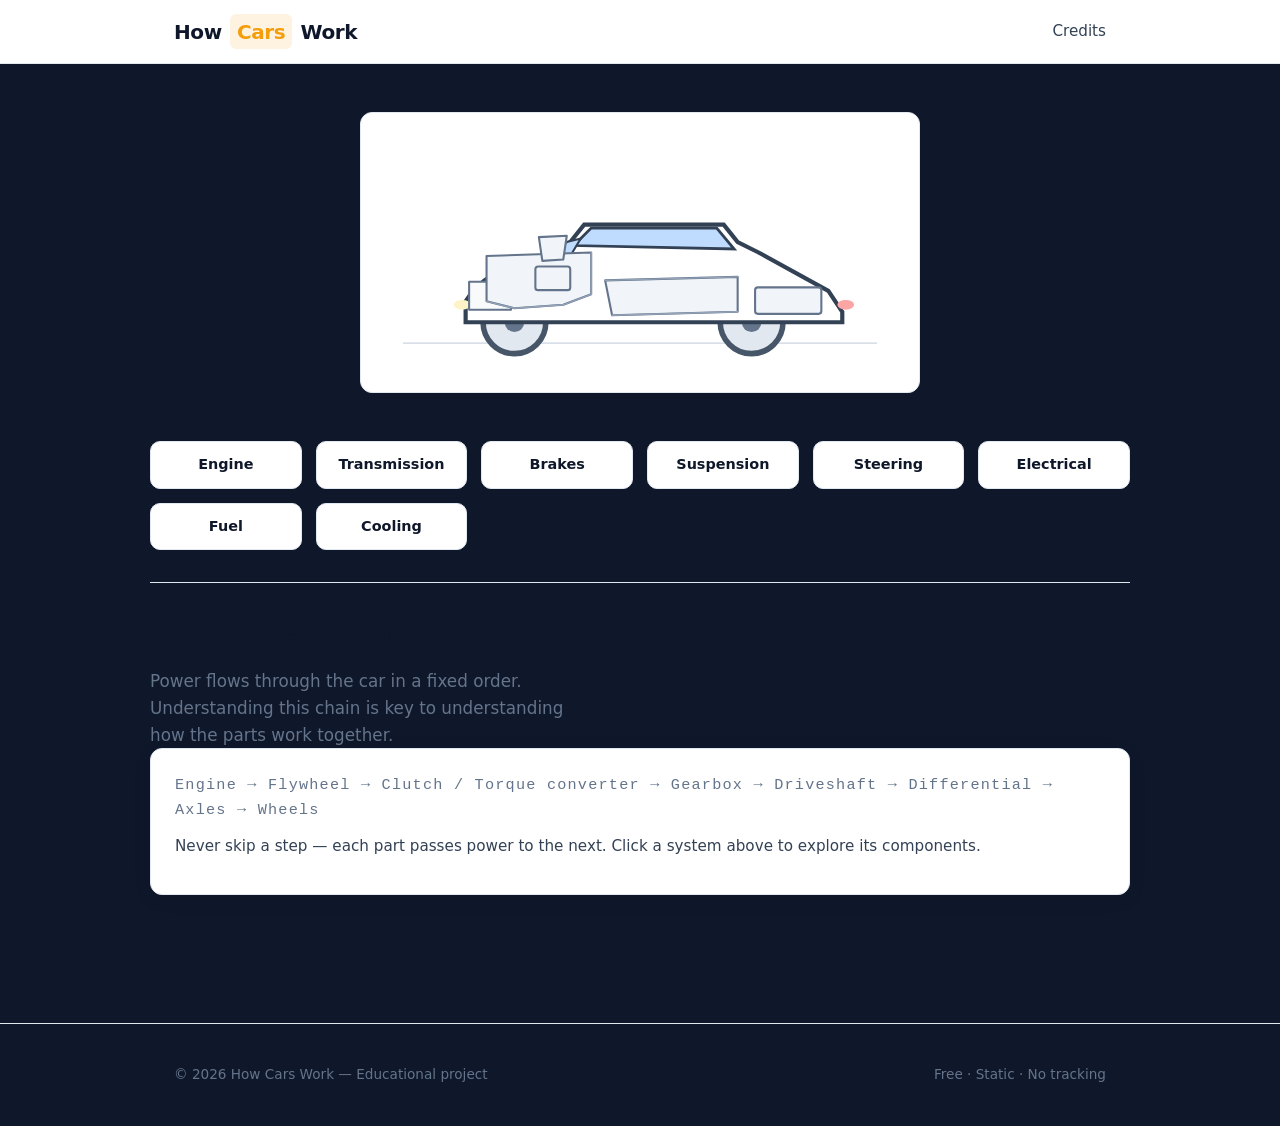
==== index.html @ abbac525 "Used opencode fpr experimenting Used opencode to build the entire site, with the very first prompt, " ====
<!DOCTYPE html>
<html lang="en">
<head>
  <meta charset="UTF-8" />
  <meta name="viewport" content="width=device-width, initial-scale=1.0" />
  <title>How Cars Work — Explore Car Systems</title>
  <meta name="description" content="An intermediate guide to how cars work. Explore 8 car systems through an interactive illustration." />
  <link rel="stylesheet" href="css/style.css" />
</head>
<body>

  <header class="site-header">
    <div class="container">
      <a href="index.html" class="brand">How <mark>Cars</mark> Work</a>
      <nav class="nav-links">
        <a href="credits.html">Credits</a>
      </nav>
    </div>
  </header>

  <main class="page container">
    <div class="hero">
      <div class="hero-svg-wrap" role="region" aria-label="Car illustration with clickable systems">
        <svg class="car-svg" viewBox="0 0 800 400" xmlns="http://www.w3.org/2000/svg" aria-label="Side profile of a car with highlighted system regions">
          <defs>
            <style>
              .region { cursor: pointer; transition: fill 0.15s ease, stroke 0.15s ease; stroke-linejoin: round; stroke-linecap: round; }
              .region:hover { fill: var(--highlight-fill) !important; stroke: var(--highlight-stroke) !important; stroke-width: 3; }
              .region:active { fill: var(--highlight-fill); stroke: var(--highlight-stroke); stroke-width: 3; }
              .region.active { fill: var(--highlight-fill); stroke: var(--highlight-stroke); stroke-width: 3; }
              .ground { fill: none; stroke: #cbd5e1; stroke-width: 2; }
              .detail { fill: none; stroke: #94a3b8; stroke-width: 2; stroke-linecap: round; }
            </style>
          </defs>

          <!-- Ground -->
          <line class="ground" x1="60" y1="330" x2="740" y2="330" />

          <!-- Wheels -->
          <circle class="region" data-slug="brakes" cx="220" cy="300" r="45" fill="#e2e8f0" stroke="#475569" stroke-width="8" title="Brakes" />
          <circle class="region" data-slug="suspension" cx="560" cy="300" r="45" fill="#e2e8f0" stroke="#475569" stroke-width="8" title="Suspension" />
          <circle cx="220" cy="300" r="14" fill="#64748b" />
          <circle cx="560" cy="300" r="14" fill="#64748b" />

          <!-- Body outline -->
          <path d="M 150 290 L 150 270 Q 180 220 260 210 L 300 185 L 320 160 L 520 160 L 540 185 L 570 200 L 670 255 L 690 285 L 690 300 L 150 300 Z" fill="#ffffff" stroke="#334155" stroke-width="6" />

          <!-- Windows -->
          <path d="M 305 190 L 330 165 L 510 165 L 535 195 Z" fill="#bfdbfe" stroke="#334155" stroke-width="4" />
          <path d="M 270 215 L 295 185 L 315 180 L 300 205 Z" fill="#bfdbfe" stroke="#334155" stroke-width="3" />

          <!-- Lights -->
          <ellipse cx="145" cy="275" rx="12" ry="7" fill="#fef3c7" />
          <ellipse cx="695" cy="275" rx="12" ry="7" fill="#fca5a5" />

          <!-- Grille / Radiator (Cooling) -->
          <rect class="region" data-slug="cooling" x="155" y="242" width="60" height="40" fill="#f8fafc" stroke="#64748b" stroke-width="3" title="Cooling" />

          <!-- Engine block (Engine) -->
          <path class="region" data-slug="engine" d="M 180 205 L 330 200 L 330 260 L 290 275 L 220 280 L 180 270 Z" fill="#f1f5f9" stroke="#64748b" stroke-width="3" title="Engine" />

          <!-- Battery (Electrical) -->
          <rect class="region" data-slug="electrical" x="250" y="220" width="50" height="34" rx="4" fill="#f1f5f9" stroke="#64748b" stroke-width="3" title="Electrical" />

          <!-- Gearbox / Transmission (Transmission) -->
          <path class="region" data-slug="transmission" d="M 350 240 L 540 235 L 540 285 L 360 290 Z" fill="#f1f5f9" stroke="#64748b" stroke-width="3" title="Transmission" />

          <!-- Steering column (Steering) -->
          <path class="region" data-slug="steering" d="M 255 178 L 295 176 L 290 210 L 260 212 Z" fill="#f1f5f9" stroke="#64748b" stroke-width="3" title="Steering" />

          <!-- Fuel tank (Fuel) -->
          <rect class="region" data-slug="fuel" x="565" y="250" width="95" height="38" rx="4" fill="#f1f5f9" stroke="#64748b" stroke-width="3" title="Fuel" />

          <!-- Detail lines -->
          <line class="detail" x1="330" y1="200" x2="330" y2="260" />
          <line class="detail" x1="290" y1="275" x2="330" y2="260" />
          <line class="detail" x1="220" y1="280" x2="290" y2="275" />
          <line class="detail" x1="180" y1="270" x2="220" y2="280" />
          <line class="detail" x1="360" y1="290" x2="540" y2="285" />
          <line class="detail" x1="350" y1="240" x2="540" y2="235" />
        </svg>
      </div>

      <div class="hero-info">
        <div class="info-box hidden" id="info-box">
          <div class="sys-name" id="info-name">System name</div>
          <div class="sys-desc" id="info-desc">One-line description goes here.</div>
          <a id="info-link" class="btn btn--primary" style="margin-top:0.75rem; width:fit-content;">Open system page &rarr;</a>
        </div>
        <p class="click-hint" id="tap-hint" style="display:none;">Tap a region to highlight it</p>
        <div class="system-grid" id="system-grid" style="margin-top:1rem;">
          <!-- chips rendered by JS -->
        </div>
      </div>
    </div>

    <div class="divider"></div>

    <section>
      <h2 class="section-title">The power chain</h2>
      <p class="section-lead">Power flows through the car in a fixed order. Understanding this chain is key to understanding how the parts work together.</p>
      <div class="card">
        <p style="font-family: ui-monospace, SFMono-Regular, Menlo, monospace; font-size: 0.95rem; letter-spacing: 0.08em; color: var(--muted);">
          Engine &rarr; Flywheel &rarr; Clutch / Torque converter &rarr; Gearbox &rarr; Driveshaft &rarr; Differential &rarr; Axles &rarr; Wheels
        </p>
        <p style="color: var(--text-soft); font-size: 0.95rem;">Never skip a step — each part passes power to the next. Click a system above to explore its components.</p>
      </div>
    </section>
  </main>

  <footer class="site-footer">
    <div class="container">
      <span>&copy; 2026 How Cars Work — Educational project</span>
      <span>Free &middot; Static &middot; No tracking</span>
    </div>
  </footer>

  <script src="js/interactions.js"></script>
</body>
</html>
---- css/style.css ----
/* ==========================================================================
   How Cars Work — Styles
   Automotive-inspired, restrained palette.
   ========================================================================== */

:root {
  --bg: #0f172a;
  --surface: #ffffff;
  --surface-soft: #f8fafc;
  --accent: #f59e0b;
  --accent-soft: rgba(245, 158, 11, 0.12);
  --accent-stroke: rgba(245, 158, 11, 0.5);
  --highlight-fill: rgba(245, 158, 11, 0.2);
  --highlight-stroke: rgba(245, 158, 11, 0.7);
  --text: #0f172a;
  --text-soft: #334155;
  --muted: #64748b;
  --divider: #e2e8f0;
  --radius: 12px;
  --shadow: 0 4px 20px rgba(0, 0, 0, 0.06);
  --shadow-lg: 0 10px 40px rgba(0, 0, 0, 0.1);
  --max-width: 980px;
}

* {
  box-sizing: border-box;
  margin: 0;
  padding: 0;
}

html {
  scroll-behavior: smooth;
}

body {
  font-family: system-ui, -apple-system, BlinkMacSystemFont, "Segoe UI", Roboto,
    "Helvetica Neue", Arial, sans-serif;
  background: var(--bg);
  color: var(--text);
  line-height: 1.6;
  min-height: 100vh;
}

/* ------------------------------------------------------------------ Layout */
.container {
  max-width: var(--max-width);
  margin: 0 auto;
  padding: 0 1.5rem;
}

a {
  color: var(--accent);
  text-decoration: none;
  font-weight: 600;
}

a:hover {
  text-decoration: underline;
}

img {
  max-width: 100%;
  display: block;
  border-radius: var(--radius);
}

/* ------------------------------------------------------------------ Header */
.site-header {
  background: var(--surface);
  border-bottom: 1px solid var(--divider);
  position: sticky;
  top: 0;
  z-index: 50;
}

.site-header .container {
  display: flex;
  align-items: center;
  justify-content: space-between;
  padding: 0.875rem 1.5rem;
}

.brand {
  font-size: 1.25rem;
  font-weight: 800;
  letter-spacing: -0.02em;
  color: var(--text);
  display: flex;
  align-items: center;
  gap: 0.5rem;
}

.brand mark {
  background: var(--accent-soft);
  color: var(--accent);
  padding: 0.1rem 0.45rem;
  border-radius: 6px;
  font-weight: 800;
  text-decoration: none;
}

.nav-links {
  display: flex;
  gap: 1.5rem;
  align-items: center;
}

.nav-links a {
  color: var(--text-soft);
  font-weight: 500;
  font-size: 0.95rem;
  text-decoration: none;
}

.nav-links a:hover {
  color: var(--accent);
  text-decoration: none;
}

/* ------------------------------------------------------------------ Buttons */
.btn {
  display: inline-flex;
  align-items: center;
  justify-content: center;
  gap: 0.5rem;
  padding: 0.6rem 1.1rem;
  border-radius: var(--radius);
  border: 1px solid var(--divider);
  background: var(--surface);
  color: var(--text);
  font-weight: 600;
  font-size: 0.95rem;
  cursor: pointer;
  transition: transform 0.1s ease, box-shadow 0.1s ease, border-color 0.2s ease;
}

.btn:hover {
  border-color: var(--accent);
  color: var(--accent);
}

.btn:active {
  transform: translateY(1px);
}

.btn--primary {
  background: var(--accent);
  border-color: var(--accent);
  color: #fff;
}

.btn--primary:hover {
  background: #d97706;
  border-color: #d97706;
  color: #fff;
}

/* ------------------------------------------------------------------ Page shell */
.page {
  padding: 3rem 0 5rem;
}

.section-title {
  font-size: 1.75rem;
  font-weight: 800;
  letter-spacing: -0.01em;
  margin-bottom: 0.5rem;
}

.section-lead {
  color: var(--muted);
  font-size: 1.05rem;
  max-width: 42ch;
}

.divider {
  border: 0;
  border-top: 1px solid var(--divider);
  margin: 2rem 0;
}

/* ------------------------------------------------------------------ Cards */
.card {
  background: var(--surface);
  border: 1px solid var(--divider);
  border-radius: var(--radius);
  padding: 1.5rem;
  box-shadow: var(--shadow);
}

.card h2 {
  font-size: 1.25rem;
  font-weight: 700;
  margin-bottom: 0.5rem;
}

.card h3 {
  font-size: 1.1rem;
  font-weight: 700;
  margin-top: 1.25rem;
  margin-bottom: 0.35rem;
  color: var(--text-soft);
}

.card p {
  color: var(--text-soft);
  margin-bottom: 0.75rem;
}

.card ul {
  list-style: disc;
  margin: 0.5rem 0 0.75rem 1.25rem;
  color: var(--text-soft);
}

.card ul li {
  margin-bottom: 0.35rem;
}

.image-wrap {
  border: 1px solid var(--divider);
  border-radius: var(--radius);
  background: var(--surface-soft);
  overflow: hidden;
  margin-bottom: 1rem;
}

.image-placeholder {
  background: var(--surface-soft);
  border: 1px dashed var(--divider);
  border-radius: var(--radius);
  height: 200px;
  display: flex;
  align-items: center;
  justify-content: center;
  color: var(--muted);
  font-size: 0.9rem;
}

/* ------------------------------------------------------------------ Homepage (SVG car) */
.hero {
  display: grid;
  gap: 2rem;
  align-items: start;
}

.hero-svg-wrap {
  position: relative;
  width: 100%;
  max-width: 560px;
  margin: 0 auto;
  border-radius: var(--radius);
  overflow: hidden;
  border: 1px solid var(--divider);
  background: var(--surface);
}

.car-svg {
  width: 100%;
  height: auto;
  display: block;
  cursor: pointer;
}

.region {
  cursor: pointer;
  transition: fill 0.15s ease, stroke 0.15s ease;
  stroke-linejoin: round;
  stroke-linecap: round;
}

.region:hover {
  fill: var(--highlight-fill) !important;
  stroke: var(--highlight-stroke) !important;
  stroke-width: 3;
}

/* Tap fallback on mobile: show highlight when active/tapped */
.region:active {
  fill: var(--highlight-fill);
  stroke: var(--highlight-stroke);
  stroke-width: 3;
}

.info-box {
  background: var(--surface);
  border: 1px solid var(--divider);
  border-left: 4px solid var(--accent);
  border-radius: var(--radius);
  padding: 1rem 1.25rem;
  box-shadow: var(--shadow);
  max-width: 340px;
}

.info-box.hidden {
  display: none;
}

.info-box .sys-name {
  font-weight: 800;
  font-size: 1.15rem;
  letter-spacing: -0.01em;
  margin-bottom: 0.25rem;
  color: var(--text);
}

.info-box .sys-desc {
  font-size: 0.92rem;
  color: var(--text-soft);
}

.click-hint {
  margin-top: 0.75rem;
  font-size: 0.85rem;
  color: var(--muted);
  font-weight: 600;
  letter-spacing: 0.02em;
  text-transform: uppercase;
}

.system-grid {
  display: grid;
  grid-template-columns: repeat(auto-fit, minmax(150px, 1fr));
  gap: 0.875rem;
}

.system-chip {
  background: var(--surface);
  border: 1px solid var(--divider);
  border-radius: 10px;
  padding: 0.7rem 0.9rem;
  text-align: center;
  font-size: 0.9rem;
  font-weight: 600;
  color: var(--text);
  cursor: pointer;
  transition: border-color 0.2s ease, background 0.2s ease;
}

.system-chip:hover {
  border-color: var(--accent);
  color: var(--accent);
  background: var(--accent-soft);
}

.system-chip:active {
  transform: translateY(1px);
}

/* ------------------------------------------------------------------ System page */
.system-hero {
  background: var(--surface);
  border: 1px solid var(--divider);
  border-radius: var(--radius);
  padding: 2rem;
  box-shadow: var(--shadow);
  margin-bottom: 2rem;
  display: grid;
  gap: 1.5rem;
}

@media (min-width: 640px) {
  .system-hero {
    grid-template-columns: 1fr 320px;
    align-items: start;
  }
}

.system-intro p {
  color: var(--text-soft);
}

.system-components .card h3 {
  margin-top: 0;
}

.component-list {
  display: grid;
  grid-template-columns: repeat(auto-fill, minmax(200px, 1fr));
  gap: 1rem;
}

.component-card {
  border: 1px solid var(--divider);
  border-radius: var(--radius);
  padding: 1rem;
  background: var(--surface);
  transition: border-color 0.2s ease, transform 0.1s ease;
  cursor: pointer;
  text-decoration: none;
  color: inherit;
}

.component-card:hover {
  border-color: var(--accent);
  transform: translateY(-2px);
  box-shadow: var(--shadow);
}

.component-card:active {
  transform: translateY(0);
}

.component-card .comp-name {
  font-weight: 700;
  margin-bottom: 0.25rem;
  display: block;
}

.component-card .comp-slug {
  font-size: 0.75rem;
  color: var(--muted);
  text-transform: uppercase;
  letter-spacing: 0.05em;
  font-weight: 700;
}

/* ------------------------------------------------------------------ Component page */
.component-header {
  background: var(--surface);
  border: 1px solid var(--divider);
  border-radius: var(--radius);
  padding: 2rem;
  box-shadow: var(--shadow);
  margin-bottom: 2rem;
}

.component-header h1 {
  font-size: 1.75rem;
  font-weight: 800;
  letter-spacing: -0.01em;
  margin-bottom: 0.4rem;
}

.component-header .comp-system {
  font-size: 0.9rem;
  font-weight: 700;
  text-transform: uppercase;
  letter-spacing: 0.1em;
  color: var(--accent);
  margin-bottom: 0.75rem;
}

.component-header p {
  color: var(--text-soft);
  font-size: 1.05rem;
}

.field-group {
  margin-bottom: 1.5rem;
}

.field-group h4 {
  font-size: 0.85rem;
  font-weight: 800;
  text-transform: uppercase;
  letter-spacing: 0.08em;
  color: var(--muted);
  margin-bottom: 0.4rem;
  display: flex;
  align-items: center;
  gap: 0.5rem;
}

.field-group p {
  color: var(--text-soft);
  margin: 0;
}

.connections-list {
  display: flex;
  flex-wrap: wrap;
  gap: 0.5rem;
}

.connection-chip {
  display: inline-flex;
  align-items: center;
  gap: 0.4rem;
  padding: 0.35rem 0.75rem;
  border: 1px solid var(--accent-stroke);
  background: var(--accent-soft);
  color: var(--text);
  border-radius: 999px;
  font-size: 0.85rem;
  font-weight: 600;
}

.connection-chip:hover {
  background: var(--accent);
  color: #fff;
  text-decoration: none;
}

.connection-chip::before {
  content: "\2192";
  font-size: 0.7rem;
}

/* ------------------------------------------------------------------ Credits */
.credits-table {
  width: 100%;
  border-collapse: collapse;
  background: var(--surface);
  border: 1px solid var(--divider);
  border-radius: var(--radius);
  overflow: hidden;
}

.credits-table th,
.credits-table td {
  padding: 0.875rem 1rem;
  text-align: left;
  border-bottom: 1px solid var(--divider);
}

.credits-table th {
  background: var(--surface-soft);
  font-weight: 700;
  text-transform: uppercase;
  font-size: 0.8rem;
  letter-spacing: 0.08em;
  color: var(--muted);
}

.credits-table tr:last-child td {
  border-bottom: 0;
}

.note {
  background: var(--accent-soft);
  border: 1px solid var(--accent-stroke);
  border-radius: var(--radius);
  padding: 1rem 1.25rem;
  margin-top: 1.5rem;
  font-size: 0.9rem;
  color: var(--text-soft);
}

.note b {
  color: var(--text);
}

/* ------------------------------------------------------------------ Footer */
.site-footer {
  border-top: 1px solid var(--divider);
  padding: 2.5rem 0;
  margin-top: 3rem;
}

.site-footer .container {
  display: flex;
  justify-content: space-between;
  align-items: center;
  gap: 1rem;
  font-size: 0.85rem;
  color: var(--muted);
}

/* ------------------------------------------------------------------ Responsive */
@media (max-width: 640px) {
  .site-header .container {
    flex-direction: column;
    align-items: stretch;
    gap: 0.75rem;
    padding: 1rem 1.5rem;
  }

  .nav-links {
    gap: 1rem;
    justify-content: center;
    flex-wrap: wrap;
  }

  .hero {
    gap: 1.5rem;
  }

  .info-box {
    max-width: 100%;
  }

  .system-hero {
    padding: 1.25rem;
  }

  .component-header {
    padding: 1.25rem;
  }

  .site-footer .container {
    flex-direction: column;
    text-align: center;
  }

  /* Ensure tap targets are large enough on mobile */
  .region, .system-chip, .component-card, .connection-chip {
    min-height: 44px;
  }
}

/* Reduced motion */
@media (prefers-reduced-motion: reduce) {
  *,
  *::before,
  *::after {
    animation-duration: 0.01ms !important;
    animation-iteration-count: 1 !important;
    transition-duration: 0.01ms !important;
    scroll-behavior: auto !important;
  }
}
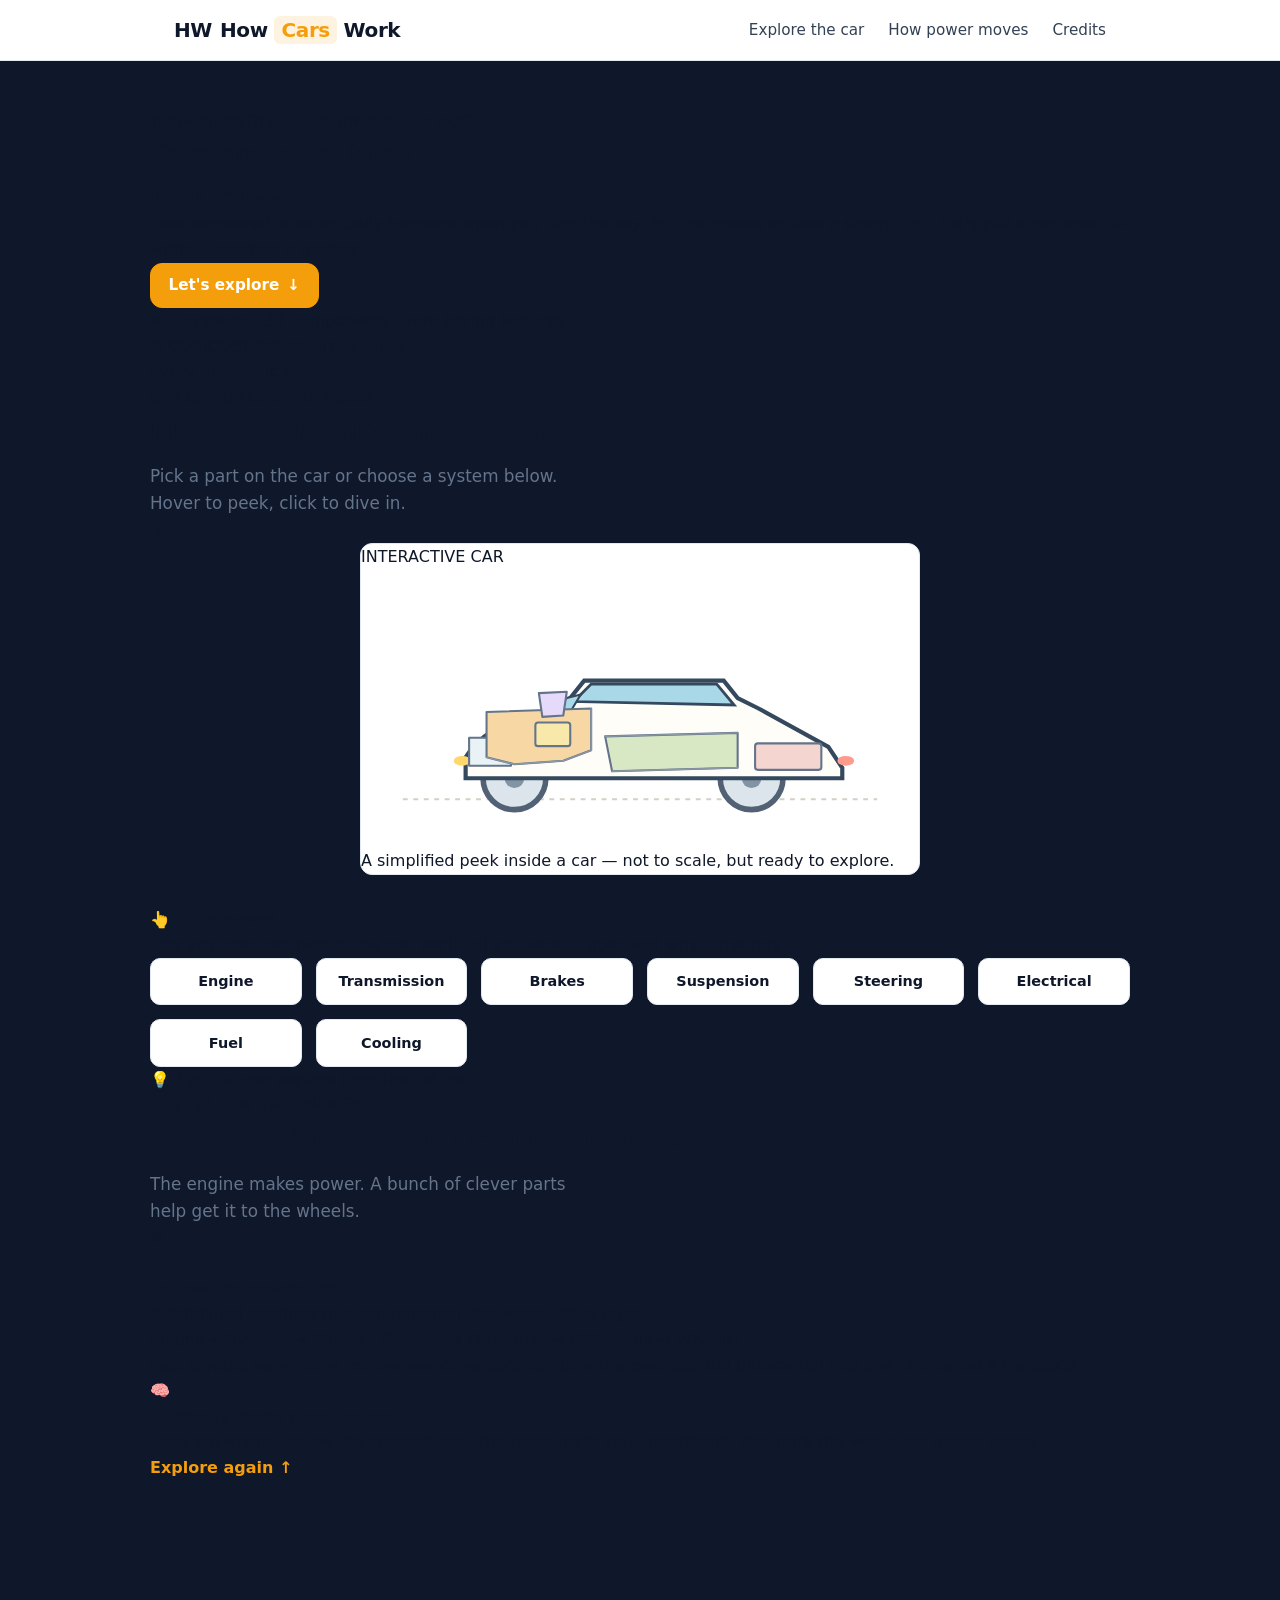
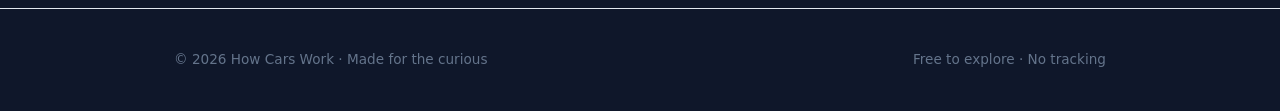
==== commit d8dcd690: "Redesign homepage for playful car learning experience" ====
--- a/index.html
+++ b/index.html
@@ -3,118 +3,150 @@
 <head>
   <meta charset="UTF-8" />
   <meta name="viewport" content="width=device-width, initial-scale=1.0" />
-  <title>How Cars Work — Explore Car Systems</title>
-  <meta name="description" content="An intermediate guide to how cars work. Explore 8 car systems through an interactive illustration." />
+  <meta name="theme-color" content="#fff9ed" />
+  <title>How Cars Work — Learn by Exploring</title>
+  <meta name="description" content="Pop the hood and explore the eight systems that make a car move, stop, turn and stay cool." />
   <link rel="stylesheet" href="css/style.css" />
 </head>
 <body>
 
   <header class="site-header">
     <div class="container">
-      <a href="index.html" class="brand">How <mark>Cars</mark> Work</a>
-      <nav class="nav-links">
+      <a href="index.html" class="brand"><span class="brand-mark">HW</span><span>How <mark>Cars</mark> Work</span></a>
+      <nav class="nav-links" aria-label="Main navigation">
+        <a href="#explore">Explore the car</a>
+        <a href="#power-chain">How power moves</a>
         <a href="credits.html">Credits</a>
       </nav>
     </div>
   </header>
 
   <main class="page container">
-    <div class="hero">
-      <div class="hero-svg-wrap" role="region" aria-label="Car illustration with clickable systems">
-        <svg class="car-svg" viewBox="0 0 800 400" xmlns="http://www.w3.org/2000/svg" aria-label="Side profile of a car with highlighted system regions">
-          <defs>
-            <style>
-              .region { cursor: pointer; transition: fill 0.15s ease, stroke 0.15s ease; stroke-linejoin: round; stroke-linecap: round; }
-              .region:hover { fill: var(--highlight-fill) !important; stroke: var(--highlight-stroke) !important; stroke-width: 3; }
-              .region:active { fill: var(--highlight-fill); stroke: var(--highlight-stroke); stroke-width: 3; }
-              .region.active { fill: var(--highlight-fill); stroke: var(--highlight-stroke); stroke-width: 3; }
-              .ground { fill: none; stroke: #cbd5e1; stroke-width: 2; }
-              .detail { fill: none; stroke: #94a3b8; stroke-width: 2; stroke-linecap: round; }
-            </style>
-          </defs>
+    <section class="welcome">
+      <div class="welcome-copy">
+        <p class="eyebrow"><span class="eyebrow-dot"></span> YOUR FRIENDLY GUIDE UNDER THE HOOD</p>
+        <h1>Cars are more than<br /><span>four wheels.</span></h1>
+        <p class="welcome-lead">Ever wondered what actually happens when you turn the key, hit the brakes or take a sharp turn? Let's pull a car apart — without needing a toolbox.</p>
+        <a class="btn btn--primary welcome-cta" href="#explore">Let's explore <span aria-hidden="true">↓</span></a>
+        <div class="welcome-note"><span aria-hidden="true">✳</span> 8 systems · 32 components · zero boring lectures</div>
+      </div>
+      <div class="welcome-sticker" aria-hidden="true">
+        <span class="sticker-spark">✳</span>
+        <span class="sticker-line">CURIOUS?</span>
+        <strong>GOOD.</strong>
+        <span class="sticker-small">That's how<br />every mechanic starts.</span>
+      </div>
+    </section>
 
-          <!-- Ground -->
-          <line class="ground" x1="60" y1="330" x2="740" y2="330" />
-
-          <!-- Wheels -->
-          <circle class="region" data-slug="brakes" cx="220" cy="300" r="45" fill="#e2e8f0" stroke="#475569" stroke-width="8" title="Brakes" />
-          <circle class="region" data-slug="suspension" cx="560" cy="300" r="45" fill="#e2e8f0" stroke="#475569" stroke-width="8" title="Suspension" />
-          <circle cx="220" cy="300" r="14" fill="#64748b" />
-          <circle cx="560" cy="300" r="14" fill="#64748b" />
-
-          <!-- Body outline -->
-          <path d="M 150 290 L 150 270 Q 180 220 260 210 L 300 185 L 320 160 L 520 160 L 540 185 L 570 200 L 670 255 L 690 285 L 690 300 L 150 300 Z" fill="#ffffff" stroke="#334155" stroke-width="6" />
-
-          <!-- Windows -->
-          <path d="M 305 190 L 330 165 L 510 165 L 535 195 Z" fill="#bfdbfe" stroke="#334155" stroke-width="4" />
-          <path d="M 270 215 L 295 185 L 315 180 L 300 205 Z" fill="#bfdbfe" stroke="#334155" stroke-width="3" />
-
-          <!-- Lights -->
-          <ellipse cx="145" cy="275" rx="12" ry="7" fill="#fef3c7" />
-          <ellipse cx="695" cy="275" rx="12" ry="7" fill="#fca5a5" />
-
-          <!-- Grille / Radiator (Cooling) -->
-          <rect class="region" data-slug="cooling" x="155" y="242" width="60" height="40" fill="#f8fafc" stroke="#64748b" stroke-width="3" title="Cooling" />
-
-          <!-- Engine block (Engine) -->
-          <path class="region" data-slug="engine" d="M 180 205 L 330 200 L 330 260 L 290 275 L 220 280 L 180 270 Z" fill="#f1f5f9" stroke="#64748b" stroke-width="3" title="Engine" />
-
-          <!-- Battery (Electrical) -->
-          <rect class="region" data-slug="electrical" x="250" y="220" width="50" height="34" rx="4" fill="#f1f5f9" stroke="#64748b" stroke-width="3" title="Electrical" />
-
-          <!-- Gearbox / Transmission (Transmission) -->
-          <path class="region" data-slug="transmission" d="M 350 240 L 540 235 L 540 285 L 360 290 Z" fill="#f1f5f9" stroke="#64748b" stroke-width="3" title="Transmission" />
-
-          <!-- Steering column (Steering) -->
-          <path class="region" data-slug="steering" d="M 255 178 L 295 176 L 290 210 L 260 212 Z" fill="#f1f5f9" stroke="#64748b" stroke-width="3" title="Steering" />
-
-          <!-- Fuel tank (Fuel) -->
-          <rect class="region" data-slug="fuel" x="565" y="250" width="95" height="38" rx="4" fill="#f1f5f9" stroke="#64748b" stroke-width="3" title="Fuel" />
-
-          <!-- Detail lines -->
-          <line class="detail" x1="330" y1="200" x2="330" y2="260" />
-          <line class="detail" x1="290" y1="275" x2="330" y2="260" />
-          <line class="detail" x1="220" y1="280" x2="290" y2="275" />
-          <line class="detail" x1="180" y1="270" x2="220" y2="280" />
-          <line class="detail" x1="360" y1="290" x2="540" y2="285" />
-          <line class="detail" x1="350" y1="240" x2="540" y2="235" />
-        </svg>
+    <section class="explore-section" id="explore">
+      <div class="section-heading">
+        <div>
+          <p class="eyebrow">01 / GET UNDER THE HOOD</p>
+          <h2 class="section-title">Meet your car's inner crew.</h2>
+          <p class="section-lead">Pick a part on the car or choose a system below. Hover to peek, click to dive in.</p>
+        </div>
+        <span class="section-doodle" aria-hidden="true">↘</span>
       </div>
 
-      <div class="hero-info">
-        <div class="info-box hidden" id="info-box">
-          <div class="sys-name" id="info-name">System name</div>
-          <div class="sys-desc" id="info-desc">One-line description goes here.</div>
-          <a id="info-link" class="btn btn--primary" style="margin-top:0.75rem; width:fit-content;">Open system page &rarr;</a>
+      <div class="hero">
+        <div class="hero-svg-wrap" role="region" aria-label="Interactive car illustration. Select a highlighted region to explore a car system.">
+          <div class="illustration-label"><span class="live-dot"></span> INTERACTIVE CAR</div>
+          <svg class="car-svg" viewBox="0 0 800 400" xmlns="http://www.w3.org/2000/svg" aria-label="Side profile of a car with clickable system regions">
+            <defs>
+              <style>
+                .region { cursor: pointer; transition: fill 0.15s ease, stroke 0.15s ease; stroke-linejoin: round; stroke-linecap: round; }
+                .region:hover { fill: var(--highlight-fill) !important; stroke: var(--highlight-stroke) !important; stroke-width: 3; }
+                .region:active { fill: var(--highlight-fill); stroke: var(--highlight-stroke); stroke-width: 3; }
+                .region.active { fill: var(--highlight-fill); stroke: var(--highlight-stroke); stroke-width: 3; }
+                .ground { fill: none; stroke: #d6d0c4; stroke-width: 3; stroke-dasharray: 7 8; }
+                .detail { fill: none; stroke: #8b98a5; stroke-width: 2; stroke-linecap: round; }
+              </style>
+            </defs>
+            <line class="ground" x1="60" y1="330" x2="740" y2="330" />
+            <circle class="region" data-slug="brakes" cx="220" cy="300" r="45" fill="#dce5ec" stroke="#526274" stroke-width="8" title="Brakes" />
+            <circle class="region" data-slug="suspension" cx="560" cy="300" r="45" fill="#dce5ec" stroke="#526274" stroke-width="8" title="Suspension" />
+            <circle cx="220" cy="300" r="14" fill="#8293a3" />
+            <circle cx="560" cy="300" r="14" fill="#8293a3" />
+            <path d="M 150 290 L 150 270 Q 180 220 260 210 L 300 185 L 320 160 L 520 160 L 540 185 L 570 200 L 670 255 L 690 285 L 690 300 L 150 300 Z" fill="#fffdf8" stroke="#34495e" stroke-width="6" />
+            <path d="M 305 190 L 330 165 L 510 165 L 535 195 Z" fill="#a9d8e8" stroke="#34495e" stroke-width="4" />
+            <path d="M 270 215 L 295 185 L 315 180 L 300 205 Z" fill="#a9d8e8" stroke="#34495e" stroke-width="3" />
+            <ellipse cx="145" cy="275" rx="12" ry="7" fill="#ffd76d" />
+            <ellipse cx="695" cy="275" rx="12" ry="7" fill="#ff9b8d" />
+            <rect class="region" data-slug="cooling" x="155" y="242" width="60" height="40" fill="#e9f3f5" stroke="#64748b" stroke-width="3" title="Cooling" />
+            <path class="region" data-slug="engine" d="M 180 205 L 330 200 L 330 260 L 290 275 L 220 280 L 180 270 Z" fill="#f7d8a5" stroke="#64748b" stroke-width="3" title="Engine" />
+            <rect class="region" data-slug="electrical" x="250" y="220" width="50" height="34" rx="4" fill="#f8e8a9" stroke="#64748b" stroke-width="3" title="Electrical" />
+            <path class="region" data-slug="transmission" d="M 350 240 L 540 235 L 540 285 L 360 290 Z" fill="#d9e8c4" stroke="#64748b" stroke-width="3" title="Transmission" />
+            <path class="region" data-slug="steering" d="M 255 178 L 295 176 L 290 210 L 260 212 Z" fill="#e5dafa" stroke="#64748b" stroke-width="3" title="Steering" />
+            <rect class="region" data-slug="fuel" x="565" y="250" width="95" height="38" rx="4" fill="#f5d5d0" stroke="#64748b" stroke-width="3" title="Fuel" />
+            <line class="detail" x1="330" y1="200" x2="330" y2="260" />
+            <line class="detail" x1="290" y1="275" x2="330" y2="260" />
+            <line class="detail" x1="220" y1="280" x2="290" y2="275" />
+            <line class="detail" x1="180" y1="270" x2="220" y2="280" />
+            <line class="detail" x1="360" y1="290" x2="540" y2="285" />
+            <line class="detail" x1="350" y1="240" x2="540" y2="235" />
+          </svg>
+          <p class="illustration-caption">A simplified peek inside a car — not to scale, but ready to explore.</p>
         </div>
-        <p class="click-hint" id="tap-hint" style="display:none;">Tap a region to highlight it</p>
-        <div class="system-grid" id="system-grid" style="margin-top:1rem;">
-          <!-- chips rendered by JS -->
+
+        <aside class="hero-info-panel">
+          <div class="info-box hidden" id="info-box" aria-live="polite">
+            <div class="info-kicker">YOU FOUND A SYSTEM</div>
+            <div class="sys-name" id="info-name">System name</div>
+            <div class="sys-desc" id="info-desc">One-line description goes here.</div>
+            <a id="info-link" class="btn btn--primary" style="margin-top:1rem; width:fit-content;">Explore this system <span aria-hidden="true">→</span></a>
+          </div>
+          <div class="explore-prompt" id="explore-prompt">
+            <span class="prompt-icon" aria-hidden="true">👆</span>
+            <strong>Your move!</strong>
+            <p>Pick any coloured part of the car. We'll tell you what it does and why it matters.</p>
+          </div>
+          <p class="click-hint" id="tap-hint" style="display:none;">Tap a region to highlight it</p>
+          <div class="system-grid" id="system-grid">
+            <!-- systems rendered by JS -->
+          </div>
+          <p class="tiny-tip"><span aria-hidden="true">💡</span> Tip: You can explore from the list too.</p>
+        </aside>
+      </div>
+    </section>
+
+    <section class="power-section" id="power-chain">
+      <div class="section-heading">
+        <div>
+          <p class="eyebrow">02 / FOLLOW THE ENERGY</p>
+          <h2 class="section-title">So, how does a car actually move?</h2>
+          <p class="section-lead">The engine makes power. A bunch of clever parts help get it to the wheels.</p>
         </div>
+        <span class="section-doodle" aria-hidden="true">✳</span>
       </div>
-    </div>
+      <div class="power-card">
+        <div class="power-intro"><span class="power-emoji" aria-hidden="true">⚡</span><div><strong>Follow the power trail</strong><p>A simplified example of a conventional rear-wheel-drive layout.</p></div></div>
+        <div class="power-chain" aria-label="Engine to wheels power flow">
+          <span class="power-step">Engine</span><span class="power-arrow">→</span>
+          <span class="power-step">Flywheel</span><span class="power-arrow">→</span>
+          <span class="power-step">Clutch</span><span class="power-arrow">→</span>
+          <span class="power-step">Gearbox</span><span class="power-arrow">→</span>
+          <span class="power-step">Driveshaft</span><span class="power-arrow">→</span>
+          <span class="power-step">Differential</span><span class="power-arrow">→</span>
+          <span class="power-step power-step--final">Wheels!</span>
+        </div>
+        <p class="power-footnote">Real layouts vary. Many front-wheel-drive cars combine the gearbox and differential into one unit called a transaxle.</p>
+      </div>
+    </section>
 
-    <div class="divider"></div>
-
-    <section>
-      <h2 class="section-title">The power chain</h2>
-      <p class="section-lead">Power flows through the car in a fixed order. Understanding this chain is key to understanding how the parts work together.</p>
-      <div class="card">
-        <p style="font-family: ui-monospace, SFMono-Regular, Menlo, monospace; font-size: 0.95rem; letter-spacing: 0.08em; color: var(--muted);">
-          Engine &rarr; Flywheel &rarr; Clutch / Torque converter &rarr; Gearbox &rarr; Driveshaft &rarr; Differential &rarr; Axles &rarr; Wheels
-        </p>
-        <p style="color: var(--text-soft); font-size: 0.95rem;">Never skip a step — each part passes power to the next. Click a system above to explore its components.</p>
-      </div>
+    <section class="curiosity-strip">
+      <span class="curiosity-icon" aria-hidden="true">🧠</span>
+      <div><strong>Curiosity looks good on you.</strong><p>Start anywhere. Follow the connections. The more parts you understand, the more the whole car makes sense.</p></div>
+      <a href="#explore" class="curiosity-link">Explore again ↑</a>
     </section>
   </main>
 
   <footer class="site-footer">
     <div class="container">
-      <span>&copy; 2026 How Cars Work — Educational project</span>
-      <span>Free &middot; Static &middot; No tracking</span>
+      <span>© 2026 How Cars Work · Made for the curious</span>
+      <span>Free to explore · No tracking</span>
     </div>
   </footer>
 
   <script src="js/interactions.js"></script>
 </body>
-</html>
+</html>
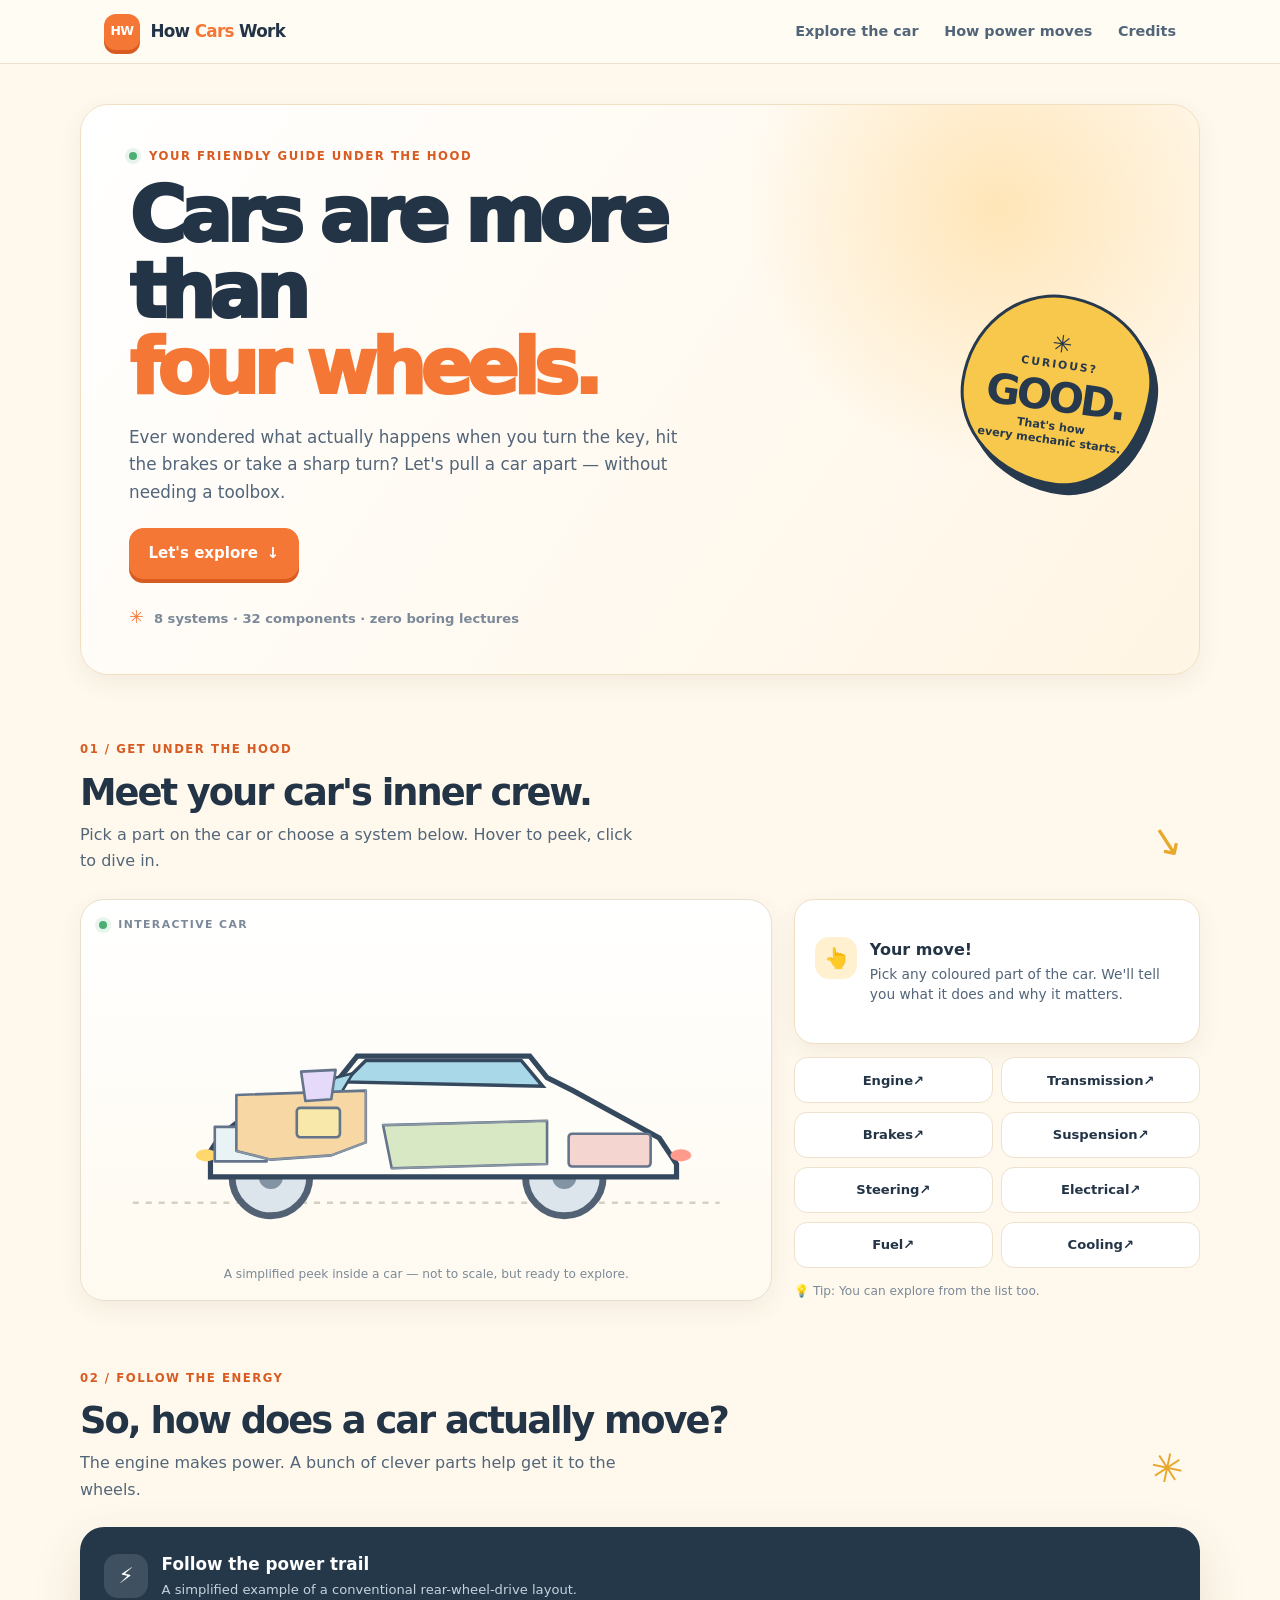
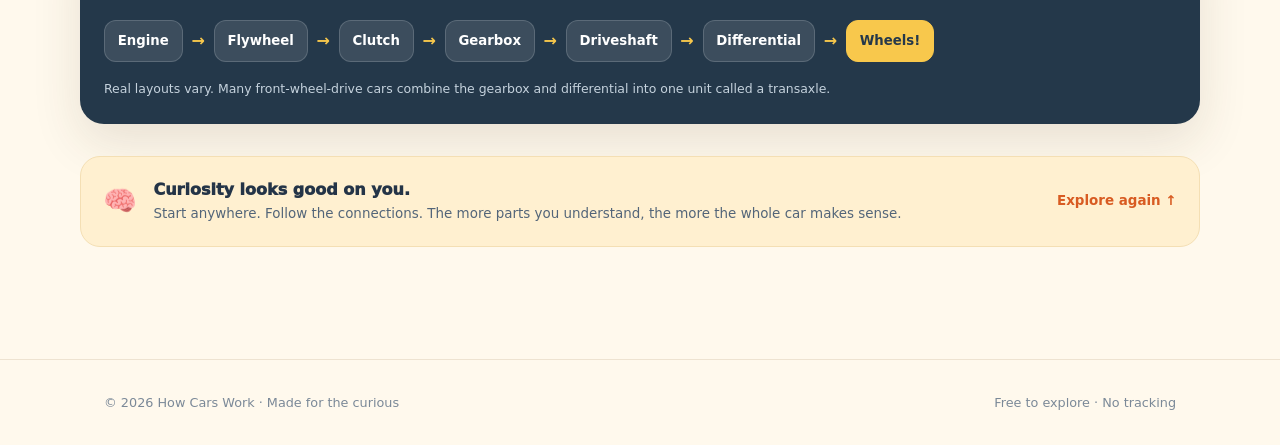
==== commit 26b26ac2: "Clarify touch interaction hint" ====
--- a/index.html
+++ b/index.html
@@ -100,7 +100,7 @@
             <strong>Your move!</strong>
             <p>Pick any coloured part of the car. We'll tell you what it does and why it matters.</p>
           </div>
-          <p class="click-hint" id="tap-hint" style="display:none;">Tap a region to highlight it</p>
+          <p class="click-hint" id="tap-hint" style="display:none;">Tap once to preview a system, then tap again to explore it</p>
           <div class="system-grid" id="system-grid">
             <!-- systems rendered by JS -->
           </div>
--- a/css/style.css
+++ b/css/style.css
@@ -1,612 +1,199 @@
-/* ==========================================================================
-   How Cars Work — Styles
-   Automotive-inspired, restrained palette.
-   ========================================================================== */
+/* How Cars Work — playful workshop visual system */
+:root {
+  --bg: #fff9ed;
+  --surface: #ffffff;
+  --surface-soft: #fff3dc;
+  --accent: #f47735;
+  --accent-dark: #d85b22;
+  --accent-soft: #fff0e5;
+  --accent-stroke: rgba(244,119,53,.55);
+  --highlight-fill: rgba(255,190,74,.58);
+  --highlight-stroke: #f47735;
+  --text: #243447;
+  --text-soft: #536579;
+  --muted: #7b8998;
+  --divider: #eee3d1;
+  --radius: 20px;
+  --shadow: 0 8px 24px rgba(66,49,24,.07);
+  --shadow-lg: 0 18px 50px rgba(66,49,24,.12);
+  --max-width: 1120px;
+}
+* { box-sizing:border-box; margin:0; padding:0; }
+html { scroll-behavior:smooth; scroll-padding-top:90px; }
+body { font-family: ui-rounded, "Avenir Next", Avenir, system-ui, -apple-system, "Segoe UI", sans-serif; background:var(--bg); color:var(--text); line-height:1.65; min-height:100vh; }
+.container { max-width:var(--max-width); margin:0 auto; padding:0 1.5rem; }
+a { color:var(--accent-dark); text-decoration:none; font-weight:700; }
+a:hover { text-decoration:none; }
+img { max-width:100%; display:block; border-radius:var(--radius); }
+.site-header { background:rgba(255,252,245,.92); border-bottom:1px solid var(--divider); position:sticky; top:0; z-index:50; backdrop-filter:blur(14px); }
+.site-header .container { display:flex; align-items:center; justify-content:space-between; padding:.85rem 1.5rem; }
+.brand { display:flex; align-items:center; gap:.65rem; color:var(--text); font-size:1.05rem; font-weight:850; letter-spacing:-.04em; }
+.brand-mark { display:grid; place-items:center; width:36px; height:36px; border-radius:12px; color:white; background:var(--accent); font-size:.78rem; letter-spacing:-.05em; box-shadow:0 4px 0 #d85b22; }
+.brand mark { background:transparent; color:var(--accent); }
+.nav-links { display:flex; align-items:center; gap:1.6rem; }
+.nav-links a { color:var(--text-soft); font-size:.9rem; font-weight:700; }
+.nav-links a:hover { color:var(--accent-dark); }
+.btn { display:inline-flex; align-items:center; justify-content:center; gap:.55rem; padding:.75rem 1.15rem; border-radius:14px; border:1px solid var(--divider); background:var(--surface); color:var(--text); font-weight:800; font-size:.94rem; cursor:pointer; transition:transform .18s ease, box-shadow .18s ease, background .18s ease; }
+.btn:hover { transform:translateY(-2px); box-shadow:var(--shadow); }
+.btn--primary { background:var(--accent); border-color:var(--accent); color:#fff; box-shadow:0 4px 0 #d85b22; }
+.btn--primary:hover { background:var(--accent-dark); border-color:var(--accent-dark); color:#fff; box-shadow:0 6px 0 #b74719; }
+.page { padding:2.5rem 0 4rem; }
+.welcome { min-height:350px; display:flex; align-items:center; justify-content:space-between; gap:2rem; padding:2.6rem 3rem; border:1px solid #f1dfc2; border-radius:28px; background:radial-gradient(circle at 82% 18%,rgba(255,203,110,.42),transparent 25%),linear-gradient(125deg,#fff 0%,#fff5e4 100%); box-shadow:var(--shadow); overflow:hidden; position:relative; }
+.welcome-copy { max-width:650px; position:relative; z-index:1; }
+.eyebrow { color:var(--accent-dark); font-size:.73rem; font-weight:900; letter-spacing:.13em; margin-bottom:.75rem; }
+.eyebrow-dot,.live-dot { display:inline-block; width:8px; height:8px; border-radius:50%; background:#4eaf75; margin-right:.4rem; box-shadow:0 0 0 4px rgba(78,175,117,.13); vertical-align:middle; }
+.welcome h1 { font-size:clamp(2.8rem,6vw,5rem); line-height:.99; letter-spacing:-.075em; font-weight:950; margin-bottom:1.1rem; }
+.welcome h1 span { color:var(--accent); }
+.welcome-lead { max-width:570px; color:var(--text-soft); font-size:1.05rem; }
+.welcome-cta { margin-top:1.35rem; }
+.welcome-note { margin-top:1.5rem; color:var(--muted); font-size:.82rem; font-weight:750; }
+.welcome-note span { color:var(--accent); font-size:1.1rem; margin-right:.35rem; }
+.welcome-sticker { flex:0 0 190px; width:190px; height:190px; display:flex; flex-direction:column; align-items:center; justify-content:center; background:#f8c84c; border:3px solid #27394c; border-radius:48% 52% 44% 56% / 52% 44% 56% 48%; transform:rotate(8deg); box-shadow:7px 8px 0 #27394c; text-align:center; color:#27394c; }
+.sticker-spark { font-size:1.5rem; line-height:1; }
+.sticker-line { font-size:.68rem; letter-spacing:.18em; font-weight:900; }
+.welcome-sticker strong { font-size:2.6rem; line-height:1.1; letter-spacing:-.08em; }
+.sticker-small { font-size:.7rem; font-weight:800; line-height:1.25; }
+.explore-section { padding-top:4.1rem; }
+.section-heading { display:flex; align-items:flex-end; justify-content:space-between; gap:1rem; margin-bottom:1.5rem; }
+.section-title { font-size:clamp(1.65rem,3vw,2.3rem); line-height:1.15; letter-spacing:-.055em; font-weight:900; margin-bottom:.5rem; }
+.section-lead { color:var(--text-soft); font-size:1rem; max-width:56ch; }
+.section-doodle { color:#e8a72d; font-size:2.5rem; transform:rotate(12deg); padding-right:1rem; }
+.hero { display:grid; grid-template-columns:minmax(0,1.45fr) minmax(290px,.85fr); gap:1.35rem; align-items:stretch; }
+.hero-svg-wrap { position:relative; width:100%; border-radius:24px; overflow:hidden; border:1px solid #e9dfcf; background:linear-gradient(180deg,#fff 0%,#fffaf0 100%); box-shadow:var(--shadow); display:flex; flex-direction:column; justify-content:center; }
+.illustration-label { position:absolute; top:1rem; left:1.1rem; color:var(--muted); font-size:.68rem; font-weight:900; letter-spacing:.13em; }
+.car-svg { width:100%; height:auto; display:block; margin-top:1.1rem; cursor:pointer; }
+.region { cursor:pointer; transition:filter .18s ease,fill .18s ease,stroke .18s ease; stroke-linejoin:round; stroke-linecap:round; }
+.region:hover { filter:drop-shadow(0 3px 3px rgba(40,50,60,.2)); }
+.illustration-caption { padding:0 1.2rem 1rem; color:var(--muted); font-size:.76rem; text-align:center; }
+.hero-info-panel { display:flex; flex-direction:column; gap:.85rem; }
+.explore-prompt,.info-box { border:1px solid #f0dfc6; background:#fff; border-radius:20px; padding:1.15rem 1.25rem; box-shadow:var(--shadow); }
+.explore-prompt { min-height:145px; display:grid; grid-template-columns:auto 1fr; column-gap:.8rem; align-content:center; }
+.prompt-icon { grid-row:span 2; display:grid; place-items:center; width:42px; height:42px; border-radius:14px; background:#fff0d0; font-size:1.25rem; }
+.explore-prompt strong { font-size:1rem; font-weight:900; }
+.explore-prompt p { color:var(--text-soft); font-size:.86rem; line-height:1.5; }
+.info-box.hidden { display:none; }
+.info-kicker { color:var(--accent-dark); font-size:.68rem; font-weight:900; letter-spacing:.13em; margin-bottom:.3rem; }
+.info-box .sys-name { font-weight:950; font-size:1.35rem; letter-spacing:-.04em; margin-bottom:.25rem; color:var(--text); }
+.info-box .sys-desc { font-size:.9rem; color:var(--text-soft); }
+.click-hint { color:var(--muted); font-size:.78rem; font-weight:700; }
+.system-grid { display:grid; grid-template-columns:repeat(2,minmax(0,1fr)); gap:.55rem; }
+.system-chip { display:flex; align-items:center; justify-content:center; min-height:46px; padding:.65rem .6rem; background:#fff; border:1px solid #eee1ce; border-radius:13px; text-align:center; font-size:.82rem; font-weight:850; color:var(--text); cursor:pointer; transition:transform .18s ease,border-color .18s ease,background .18s ease; }
+.system-chip:hover,.system-chip.active { border-color:#f2a16f; color:var(--accent-dark); background:var(--accent-soft); transform:translateY(-2px); }
+.tiny-tip { color:var(--muted); font-size:.76rem; }
+.power-section { padding-top:4.2rem; }
+.power-card { padding:1.5rem; background:#24384a; border-radius:24px; color:#fff; box-shadow:var(--shadow-lg); }
+.power-intro { display:flex; align-items:center; gap:.85rem; margin-bottom:1.25rem; }
+.power-emoji { display:grid; place-items:center; width:44px; height:44px; border-radius:14px; background:rgba(255,255,255,.12); font-size:1.35rem; }
+.power-intro strong { font-size:1.05rem; font-weight:900; }
+.power-intro p { color:#c5d2dd; font-size:.82rem; }
+.power-chain { display:flex; align-items:center; flex-wrap:wrap; gap:.55rem; }
+.power-step { padding:.55rem .8rem; background:rgba(255,255,255,.11); border:1px solid rgba(255,255,255,.16); border-radius:12px; font-size:.83rem; font-weight:800; }
+.power-step--final { background:#f8c84c; border-color:#f8c84c; color:#25384a; }
+.power-arrow { color:#f8c84c; font-weight:900; }
+.power-footnote { margin-top:1.1rem; color:#c5d2dd; font-size:.78rem; }
+.curiosity-strip { display:flex; align-items:center; gap:1rem; margin-top:2rem; padding:1.25rem 1.4rem; background:#fff0d0; border:1px solid #f4dfb4; border-radius:20px; }
+.curiosity-icon { font-size:1.7rem; }
+.curiosity-strip strong { font-weight:950; }
+.curiosity-strip p { color:var(--text-soft); font-size:.84rem; }
+.curiosity-link { margin-left:auto; white-space:nowrap; font-size:.84rem; }
+.divider { border:0; border-top:1px solid var(--divider); margin:2rem 0; }
+.card { background:var(--surface); border:1px solid var(--divider); border-radius:var(--radius); padding:1.5rem; box-shadow:var(--shadow); }
+.card h2 { font-size:1.25rem; font-weight:800; margin-bottom:.5rem; }
+.card h3 { font-size:1.1rem; font-weight:800; margin-top:1.25rem; margin-bottom:.35rem; color:var(--text); }
+.card p,.card ul { color:var(--text-soft); }
+.card p { margin-bottom:.75rem; }
+.card ul { margin:.5rem 0 .75rem 1.25rem; }
+.card ul li { margin-bottom:.35rem; }
+.image-wrap { border:1px solid var(--divider); border-radius:var(--radius); background:var(--surface-soft); overflow:hidden; margin-bottom:1rem; }
+.image-placeholder { background:var(--surface-soft); border:1px dashed var(--divider); border-radius:var(--radius); height:200px; display:flex; align-items:center; justify-content:center; color:var(--muted); font-size:.9rem; }
+.system-hero { background:var(--surface); border:1px solid var(--divider); border-radius:24px; padding:2rem; box-shadow:var(--shadow); margin-bottom:2rem; display:grid; gap:1.5rem; }
+@media(min-width:640px) { .system-hero { grid-template-columns:1fr 320px; align-items:start; } }
+.system-intro p { color:var(--text-soft); }
+.system-components .card h3 { margin-top:0; }
+.component-list { display:grid; grid-template-columns:repeat(auto-fill,minmax(200px,1fr)); gap:1rem; }
+.component-card { border:1px solid var(--divider); border-radius:18px; padding:1rem; background:var(--surface); transition:border-color .2s ease,transform .2s ease,box-shadow .2s ease; cursor:pointer; text-decoration:none; color:inherit; }
+.component-card:hover { border-color:#f1a06f; transform:translateY(-3px); box-shadow:var(--shadow); }
+.component-card .comp-name { font-weight:850; margin-bottom:.25rem; display:block; }
+.component-card .comp-slug { font-size:.7rem; color:var(--muted); text-transform:uppercase; letter-spacing:.08em; font-weight:800; }
+.component-header { background:var(--surface); border:1px solid var(--divider); border-radius:24px; padding:2rem; box-shadow:var(--shadow); margin-bottom:2rem; }
+.component-header h1 { font-size:clamp(1.7rem,4vw,2.3rem); font-weight:950; letter-spacing:-.055em; margin-bottom:.4rem; }
+.component-header .comp-system { font-size:.75rem; font-weight:900; text-transform:uppercase; letter-spacing:.12em; color:var(--accent-dark); margin-bottom:.75rem; }
+.component-header p { color:var(--text-soft); font-size:1.05rem; }
+.field-group { margin-bottom:1.5rem; }
+.field-group h4 { font-size:.78rem; font-weight:900; text-transform:uppercase; letter-spacing:.1em; color:var(--accent-dark); margin-bottom:.4rem; }
+.field-group p { color:var(--text-soft); margin:0; }
+.connections-list { display:flex; flex-wrap:wrap; gap:.5rem; }
+.connection-chip { display:inline-flex; align-items:center; gap:.4rem; padding:.4rem .8rem; border:1px solid var(--accent-stroke); background:var(--accent-soft); color:var(--text); border-radius:999px; font-size:.82rem; font-weight:800; }
+.connection-chip:hover { background:var(--accent); color:#fff; text-decoration:none; }
+.connection-chip::before { content:"↗"; font-size:.7rem; }
+.credits-table { width:100%; border-collapse:collapse; background:var(--surface); border:1px solid var(--divider); border-radius:var(--radius); overflow:hidden; }
+.credits-table th,.credits-table td { padding:.875rem 1rem; text-align:left; border-bottom:1px solid var(--divider); }
+.credits-table th { background:var(--surface-soft); font-weight:800; text-transform:uppercase; font-size:.76rem; letter-spacing:.08em; color:var(--muted); }
+.credits-table tr:last-child td { border-bottom:0; }
+.note { background:var(--accent-soft); border:1px solid var(--accent-stroke); border-radius:var(--radius); padding:1rem 1.25rem; margin-top:1.5rem; font-size:.9rem; color:var(--text-soft); }
+.note b { color:var(--text); }
+.site-footer { border-top:1px solid var(--divider); padding:2rem 0; margin-top:3rem; }
+.site-footer .container { display:flex; justify-content:space-between; align-items:center; gap:1rem; font-size:.8rem; color:var(--muted); }
+@media(max-width:800px) { .hero { grid-template-columns:1fr; } .hero-svg-wrap { max-width:720px; } .hero-info-panel { display:grid; grid-template-columns:1fr 1fr; } .explore-prompt,.info-box { min-height:unset; } .system-grid { grid-column:1/-1; } .tiny-tip,.click-hint { grid-column:1/-1; } }
+@media(max-width:640px) {
+  .site-header .container { gap:.75rem; padding:.8rem 1rem; }
+  .nav-links { gap:.85rem; flex-wrap:wrap; }
+  .nav-links a { font-size:.78rem; }
+  .container { padding:0 1rem; }
+  .page { padding-top:1.2rem; }
+  .welcome { min-height:unset; padding:2rem 1.35rem; border-radius:22px; }
+  .welcome-sticker { display:none; }
+  .welcome h1 { font-size:clamp(2.65rem,13vw,4rem); }
+  .welcome-lead { font-size:.95rem; }
+  .explore-section,.power-section { padding-top:3rem; }
+  .section-heading { align-items:flex-start; }
+  .section-doodle { font-size:1.7rem; padding:0; }
+  .hero-info-panel { display:flex; }
+  .system-hero,.component-header { padding:1.25rem; }
+  .site-footer .container { flex-direction:column; text-align:center; }
+  .curiosity-strip { align-items:flex-start; flex-wrap:wrap; }
+  .curiosity-link { margin-left:0; }
+  .power-card { padding:1.1rem; }
+}
+@media(prefers-reduced-motion:reduce) { *,*::before,*::after { animation-duration:.01ms!important; animation-iteration-count:1!important; transition-duration:.01ms!important; scroll-behavior:auto!important; } }
 
-:root {
-  --bg: #0f172a;
-  --surface: #ffffff;
-  --surface-soft: #f8fafc;
-  --accent: #f59e0b;
-  --accent-soft: rgba(245, 158, 11, 0.12);
-  --accent-stroke: rgba(245, 158, 11, 0.5);
-  --highlight-fill: rgba(245, 158, 11, 0.2);
-  --highlight-stroke: rgba(245, 158, 11, 0.7);
-  --text: #0f172a;
-  --text-soft: #334155;
-  --muted: #64748b;
-  --divider: #e2e8f0;
-  --radius: 12px;
-  --shadow: 0 4px 20px rgba(0, 0, 0, 0.06);
-  --shadow-lg: 0 10px 40px rgba(0, 0, 0, 0.1);
-  --max-width: 980px;
+
+/* Detail-page refinements */
+.system-hero { grid-template-columns:minmax(0,1.2fr) minmax(240px,.8fr); align-items:center; gap:2rem; padding:2rem; background:linear-gradient(135deg,#fff 0%,#fff5e5 100%); }
+.system-intro h1 { font-size:clamp(2rem,4vw,3.2rem); line-height:1.05; letter-spacing:-.065em; margin-bottom:.75rem; }
+.system-intro p { color:var(--text-soft); }
+.system-intro .system-description { color:var(--text); font-size:1.08rem; font-weight:750; margin-bottom:.65rem; }
+.system-media .image-wrap { margin:0; min-height:190px; display:grid; place-items:center; }
+.system-image { width:100%; max-height:300px; object-fit:contain; padding:1rem; }
+.image-placeholder { min-height:190px; width:100%; display:flex; flex-direction:column; align-items:center; justify-content:center; gap:.5rem; color:var(--muted); font-weight:750; background:var(--surface-soft); }
+.image-placeholder span:first-child { font-size:2rem; }
+.detail-section { margin-top:2.5rem; }
+.detail-section-heading { margin-bottom:1.25rem; }
+.component-card { display:flex; flex-direction:column; align-items:flex-start; gap:.25rem; min-height:145px; }
+.component-card-icon { display:grid; place-items:center; width:38px; height:38px; margin-bottom:.35rem; border-radius:12px; background:#fff0d0; color:var(--accent-dark); font-size:1.2rem; }
+.component-card .comp-slug { display:flex; width:100%; justify-content:space-between; align-items:center; margin-top:auto; color:var(--accent-dark); letter-spacing:0; text-transform:none; font-size:.76rem; }
+.component-header { background:linear-gradient(135deg,#fff 0%,#fff3df 100%); padding:2.25rem; }
+.component-header h1 { font-size:clamp(2.2rem,5vw,3.6rem); }
+.component-header p { max-width:70ch; font-size:1.1rem; }
+.component-details { display:grid; grid-template-columns:repeat(2,minmax(0,1fr)); gap:1rem; }
+.detail-card { display:flex; align-items:flex-start; gap:1rem; padding:1.35rem; background:#fff; border:1px solid var(--divider); border-radius:18px; box-shadow:var(--shadow); }
+.detail-card--wide { grid-column:1/-1; }
+.detail-card--warning { background:#fff8eb; border-color:#f0ddb7; }
+.detail-icon { flex:0 0 42px; display:grid; place-items:center; width:42px; height:42px; border-radius:13px; background:var(--surface-soft); font-size:1.2rem; }
+.detail-card .field-group { margin:0; }
+.detail-card .field-group h2 { font-size:1rem; font-weight:900; margin-bottom:.35rem; }
+.detail-card .field-group p { color:var(--text-soft); margin:0; }
+.muted-copy { color:var(--muted); font-size:.9rem; }
+.back-system-link { display:inline-flex; margin-top:1.75rem; font-weight:850; }
+.not-found { text-align:center; max-width:600px; margin:2rem auto; padding:2.5rem; }
+.not-found h1 { font-size:1.8rem; letter-spacing:-.04em; margin:.5rem 0; }
+.not-found p { color:var(--text-soft); margin-bottom:1.2rem; }
+.not-found-icon { font-size:2rem; }
+.explore-prompt[hidden] { display:none; }
+@media(max-width:700px) {
+  .system-hero { grid-template-columns:1fr; padding:1.25rem; gap:1rem; }
+  .system-media .image-wrap { min-height:150px; }
+  .component-details { grid-template-columns:1fr; }
+  .detail-card--wide { grid-column:auto; }
+  .component-header { padding:1.4rem; }
 }
-
-* {
-  box-sizing: border-box;
-  margin: 0;
-  padding: 0;
-}
-
-html {
-  scroll-behavior: smooth;
-}
-
-body {
-  font-family: system-ui, -apple-system, BlinkMacSystemFont, "Segoe UI", Roboto,
-    "Helvetica Neue", Arial, sans-serif;
-  background: var(--bg);
-  color: var(--text);
-  line-height: 1.6;
-  min-height: 100vh;
-}
-
-/* ------------------------------------------------------------------ Layout */
-.container {
-  max-width: var(--max-width);
-  margin: 0 auto;
-  padding: 0 1.5rem;
-}
-
-a {
-  color: var(--accent);
-  text-decoration: none;
-  font-weight: 600;
-}
-
-a:hover {
-  text-decoration: underline;
-}
-
-img {
-  max-width: 100%;
-  display: block;
-  border-radius: var(--radius);
-}
-
-/* ------------------------------------------------------------------ Header */
-.site-header {
-  background: var(--surface);
-  border-bottom: 1px solid var(--divider);
-  position: sticky;
-  top: 0;
-  z-index: 50;
-}
-
-.site-header .container {
-  display: flex;
-  align-items: center;
-  justify-content: space-between;
-  padding: 0.875rem 1.5rem;
-}
-
-.brand {
-  font-size: 1.25rem;
-  font-weight: 800;
-  letter-spacing: -0.02em;
-  color: var(--text);
-  display: flex;
-  align-items: center;
-  gap: 0.5rem;
-}
-
-.brand mark {
-  background: var(--accent-soft);
-  color: var(--accent);
-  padding: 0.1rem 0.45rem;
-  border-radius: 6px;
-  font-weight: 800;
-  text-decoration: none;
-}
-
-.nav-links {
-  display: flex;
-  gap: 1.5rem;
-  align-items: center;
-}
-
-.nav-links a {
-  color: var(--text-soft);
-  font-weight: 500;
-  font-size: 0.95rem;
-  text-decoration: none;
-}
-
-.nav-links a:hover {
-  color: var(--accent);
-  text-decoration: none;
-}
-
-/* ------------------------------------------------------------------ Buttons */
-.btn {
-  display: inline-flex;
-  align-items: center;
-  justify-content: center;
-  gap: 0.5rem;
-  padding: 0.6rem 1.1rem;
-  border-radius: var(--radius);
-  border: 1px solid var(--divider);
-  background: var(--surface);
-  color: var(--text);
-  font-weight: 600;
-  font-size: 0.95rem;
-  cursor: pointer;
-  transition: transform 0.1s ease, box-shadow 0.1s ease, border-color 0.2s ease;
-}
-
-.btn:hover {
-  border-color: var(--accent);
-  color: var(--accent);
-}
-
-.btn:active {
-  transform: translateY(1px);
-}
-
-.btn--primary {
-  background: var(--accent);
-  border-color: var(--accent);
-  color: #fff;
-}
-
-.btn--primary:hover {
-  background: #d97706;
-  border-color: #d97706;
-  color: #fff;
-}
-
-/* ------------------------------------------------------------------ Page shell */
-.page {
-  padding: 3rem 0 5rem;
-}
-
-.section-title {
-  font-size: 1.75rem;
-  font-weight: 800;
-  letter-spacing: -0.01em;
-  margin-bottom: 0.5rem;
-}
-
-.section-lead {
-  color: var(--muted);
-  font-size: 1.05rem;
-  max-width: 42ch;
-}
-
-.divider {
-  border: 0;
-  border-top: 1px solid var(--divider);
-  margin: 2rem 0;
-}
-
-/* ------------------------------------------------------------------ Cards */
-.card {
-  background: var(--surface);
-  border: 1px solid var(--divider);
-  border-radius: var(--radius);
-  padding: 1.5rem;
-  box-shadow: var(--shadow);
-}
-
-.card h2 {
-  font-size: 1.25rem;
-  font-weight: 700;
-  margin-bottom: 0.5rem;
-}
-
-.card h3 {
-  font-size: 1.1rem;
-  font-weight: 700;
-  margin-top: 1.25rem;
-  margin-bottom: 0.35rem;
-  color: var(--text-soft);
-}
-
-.card p {
-  color: var(--text-soft);
-  margin-bottom: 0.75rem;
-}
-
-.card ul {
-  list-style: disc;
-  margin: 0.5rem 0 0.75rem 1.25rem;
-  color: var(--text-soft);
-}
-
-.card ul li {
-  margin-bottom: 0.35rem;
-}
-
-.image-wrap {
-  border: 1px solid var(--divider);
-  border-radius: var(--radius);
-  background: var(--surface-soft);
-  overflow: hidden;
-  margin-bottom: 1rem;
-}
-
-.image-placeholder {
-  background: var(--surface-soft);
-  border: 1px dashed var(--divider);
-  border-radius: var(--radius);
-  height: 200px;
-  display: flex;
-  align-items: center;
-  justify-content: center;
-  color: var(--muted);
-  font-size: 0.9rem;
-}
-
-/* ------------------------------------------------------------------ Homepage (SVG car) */
-.hero {
-  display: grid;
-  gap: 2rem;
-  align-items: start;
-}
-
-.hero-svg-wrap {
-  position: relative;
-  width: 100%;
-  max-width: 560px;
-  margin: 0 auto;
-  border-radius: var(--radius);
-  overflow: hidden;
-  border: 1px solid var(--divider);
-  background: var(--surface);
-}
-
-.car-svg {
-  width: 100%;
-  height: auto;
-  display: block;
-  cursor: pointer;
-}
-
-.region {
-  cursor: pointer;
-  transition: fill 0.15s ease, stroke 0.15s ease;
-  stroke-linejoin: round;
-  stroke-linecap: round;
-}
-
-.region:hover {
-  fill: var(--highlight-fill) !important;
-  stroke: var(--highlight-stroke) !important;
-  stroke-width: 3;
-}
-
-/* Tap fallback on mobile: show highlight when active/tapped */
-.region:active {
-  fill: var(--highlight-fill);
-  stroke: var(--highlight-stroke);
-  stroke-width: 3;
-}
-
-.info-box {
-  background: var(--surface);
-  border: 1px solid var(--divider);
-  border-left: 4px solid var(--accent);
-  border-radius: var(--radius);
-  padding: 1rem 1.25rem;
-  box-shadow: var(--shadow);
-  max-width: 340px;
-}
-
-.info-box.hidden {
-  display: none;
-}
-
-.info-box .sys-name {
-  font-weight: 800;
-  font-size: 1.15rem;
-  letter-spacing: -0.01em;
-  margin-bottom: 0.25rem;
-  color: var(--text);
-}
-
-.info-box .sys-desc {
-  font-size: 0.92rem;
-  color: var(--text-soft);
-}
-
-.click-hint {
-  margin-top: 0.75rem;
-  font-size: 0.85rem;
-  color: var(--muted);
-  font-weight: 600;
-  letter-spacing: 0.02em;
-  text-transform: uppercase;
-}
-
-.system-grid {
-  display: grid;
-  grid-template-columns: repeat(auto-fit, minmax(150px, 1fr));
-  gap: 0.875rem;
-}
-
-.system-chip {
-  background: var(--surface);
-  border: 1px solid var(--divider);
-  border-radius: 10px;
-  padding: 0.7rem 0.9rem;
-  text-align: center;
-  font-size: 0.9rem;
-  font-weight: 600;
-  color: var(--text);
-  cursor: pointer;
-  transition: border-color 0.2s ease, background 0.2s ease;
-}
-
-.system-chip:hover {
-  border-color: var(--accent);
-  color: var(--accent);
-  background: var(--accent-soft);
-}
-
-.system-chip:active {
-  transform: translateY(1px);
-}
-
-/* ------------------------------------------------------------------ System page */
-.system-hero {
-  background: var(--surface);
-  border: 1px solid var(--divider);
-  border-radius: var(--radius);
-  padding: 2rem;
-  box-shadow: var(--shadow);
-  margin-bottom: 2rem;
-  display: grid;
-  gap: 1.5rem;
-}
-
-@media (min-width: 640px) {
-  .system-hero {
-    grid-template-columns: 1fr 320px;
-    align-items: start;
-  }
-}
-
-.system-intro p {
-  color: var(--text-soft);
-}
-
-.system-components .card h3 {
-  margin-top: 0;
-}
-
-.component-list {
-  display: grid;
-  grid-template-columns: repeat(auto-fill, minmax(200px, 1fr));
-  gap: 1rem;
-}
-
-.component-card {
-  border: 1px solid var(--divider);
-  border-radius: var(--radius);
-  padding: 1rem;
-  background: var(--surface);
-  transition: border-color 0.2s ease, transform 0.1s ease;
-  cursor: pointer;
-  text-decoration: none;
-  color: inherit;
-}
-
-.component-card:hover {
-  border-color: var(--accent);
-  transform: translateY(-2px);
-  box-shadow: var(--shadow);
-}
-
-.component-card:active {
-  transform: translateY(0);
-}
-
-.component-card .comp-name {
-  font-weight: 700;
-  margin-bottom: 0.25rem;
-  display: block;
-}
-
-.component-card .comp-slug {
-  font-size: 0.75rem;
-  color: var(--muted);
-  text-transform: uppercase;
-  letter-spacing: 0.05em;
-  font-weight: 700;
-}
-
-/* ------------------------------------------------------------------ Component page */
-.component-header {
-  background: var(--surface);
-  border: 1px solid var(--divider);
-  border-radius: var(--radius);
-  padding: 2rem;
-  box-shadow: var(--shadow);
-  margin-bottom: 2rem;
-}
-
-.component-header h1 {
-  font-size: 1.75rem;
-  font-weight: 800;
-  letter-spacing: -0.01em;
-  margin-bottom: 0.4rem;
-}
-
-.component-header .comp-system {
-  font-size: 0.9rem;
-  font-weight: 700;
-  text-transform: uppercase;
-  letter-spacing: 0.1em;
-  color: var(--accent);
-  margin-bottom: 0.75rem;
-}
-
-.component-header p {
-  color: var(--text-soft);
-  font-size: 1.05rem;
-}
-
-.field-group {
-  margin-bottom: 1.5rem;
-}
-
-.field-group h4 {
-  font-size: 0.85rem;
-  font-weight: 800;
-  text-transform: uppercase;
-  letter-spacing: 0.08em;
-  color: var(--muted);
-  margin-bottom: 0.4rem;
-  display: flex;
-  align-items: center;
-  gap: 0.5rem;
-}
-
-.field-group p {
-  color: var(--text-soft);
-  margin: 0;
-}
-
-.connections-list {
-  display: flex;
-  flex-wrap: wrap;
-  gap: 0.5rem;
-}
-
-.connection-chip {
-  display: inline-flex;
-  align-items: center;
-  gap: 0.4rem;
-  padding: 0.35rem 0.75rem;
-  border: 1px solid var(--accent-stroke);
-  background: var(--accent-soft);
-  color: var(--text);
-  border-radius: 999px;
-  font-size: 0.85rem;
-  font-weight: 600;
-}
-
-.connection-chip:hover {
-  background: var(--accent);
-  color: #fff;
-  text-decoration: none;
-}
-
-.connection-chip::before {
-  content: "\2192";
-  font-size: 0.7rem;
-}
-
-/* ------------------------------------------------------------------ Credits */
-.credits-table {
-  width: 100%;
-  border-collapse: collapse;
-  background: var(--surface);
-  border: 1px solid var(--divider);
-  border-radius: var(--radius);
-  overflow: hidden;
-}
-
-.credits-table th,
-.credits-table td {
-  padding: 0.875rem 1rem;
-  text-align: left;
-  border-bottom: 1px solid var(--divider);
-}
-
-.credits-table th {
-  background: var(--surface-soft);
-  font-weight: 700;
-  text-transform: uppercase;
-  font-size: 0.8rem;
-  letter-spacing: 0.08em;
-  color: var(--muted);
-}
-
-.credits-table tr:last-child td {
-  border-bottom: 0;
-}
-
-.note {
-  background: var(--accent-soft);
-  border: 1px solid var(--accent-stroke);
-  border-radius: var(--radius);
-  padding: 1rem 1.25rem;
-  margin-top: 1.5rem;
-  font-size: 0.9rem;
-  color: var(--text-soft);
-}
-
-.note b {
-  color: var(--text);
-}
-
-/* ------------------------------------------------------------------ Footer */
-.site-footer {
-  border-top: 1px solid var(--divider);
-  padding: 2.5rem 0;
-  margin-top: 3rem;
-}
-
-.site-footer .container {
-  display: flex;
-  justify-content: space-between;
-  align-items: center;
-  gap: 1rem;
-  font-size: 0.85rem;
-  color: var(--muted);
-}
-
-/* ------------------------------------------------------------------ Responsive */
-@media (max-width: 640px) {
-  .site-header .container {
-    flex-direction: column;
-    align-items: stretch;
-    gap: 0.75rem;
-    padding: 1rem 1.5rem;
-  }
-
-  .nav-links {
-    gap: 1rem;
-    justify-content: center;
-    flex-wrap: wrap;
-  }
-
-  .hero {
-    gap: 1.5rem;
-  }
-
-  .info-box {
-    max-width: 100%;
-  }
-
-  .system-hero {
-    padding: 1.25rem;
-  }
-
-  .component-header {
-    padding: 1.25rem;
-  }
-
-  .site-footer .container {
-    flex-direction: column;
-    text-align: center;
-  }
-
-  /* Ensure tap targets are large enough on mobile */
-  .region, .system-chip, .component-card, .connection-chip {
-    min-height: 44px;
-  }
-}
-
-/* Reduced motion */
-@media (prefers-reduced-motion: reduce) {
-  *,
-  *::before,
-  *::after {
-    animation-duration: 0.01ms !important;
-    animation-iteration-count: 1 !important;
-    transition-duration: 0.01ms !important;
-    scroll-behavior: auto !important;
-  }
-}
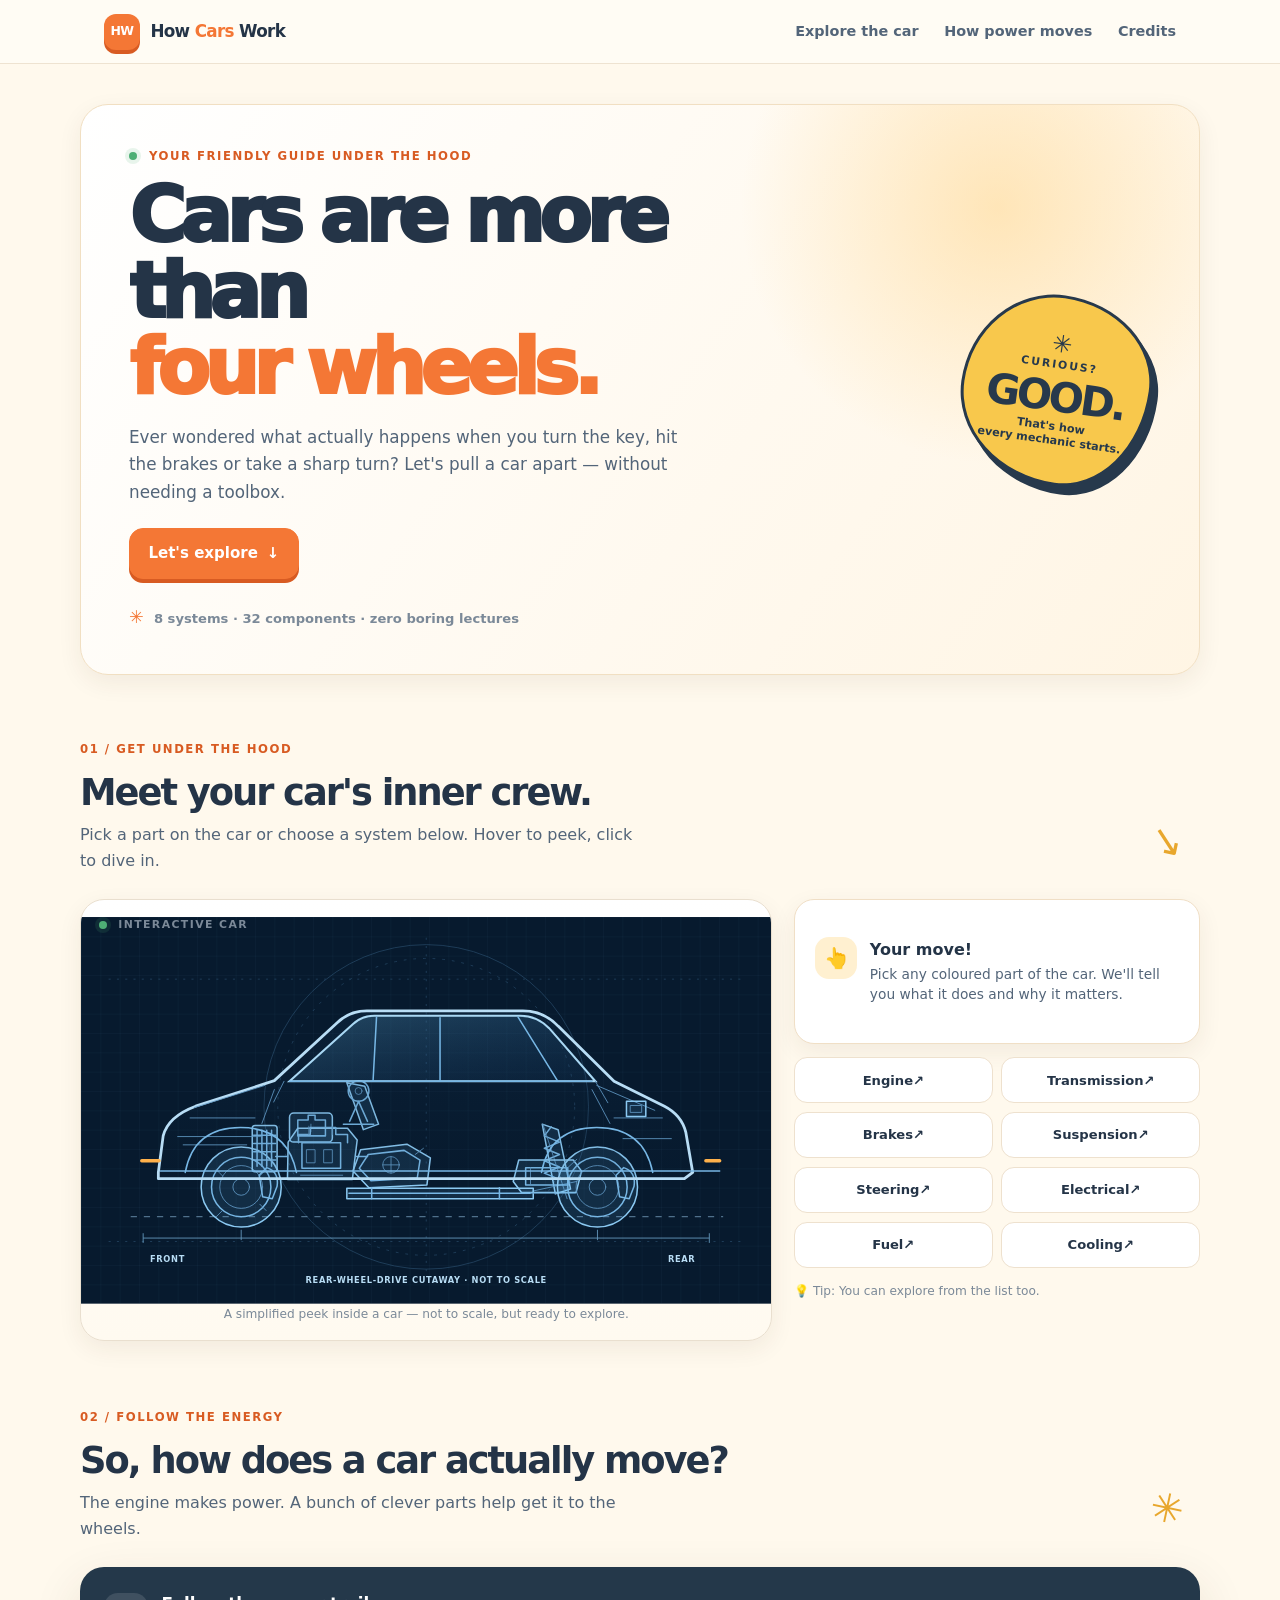
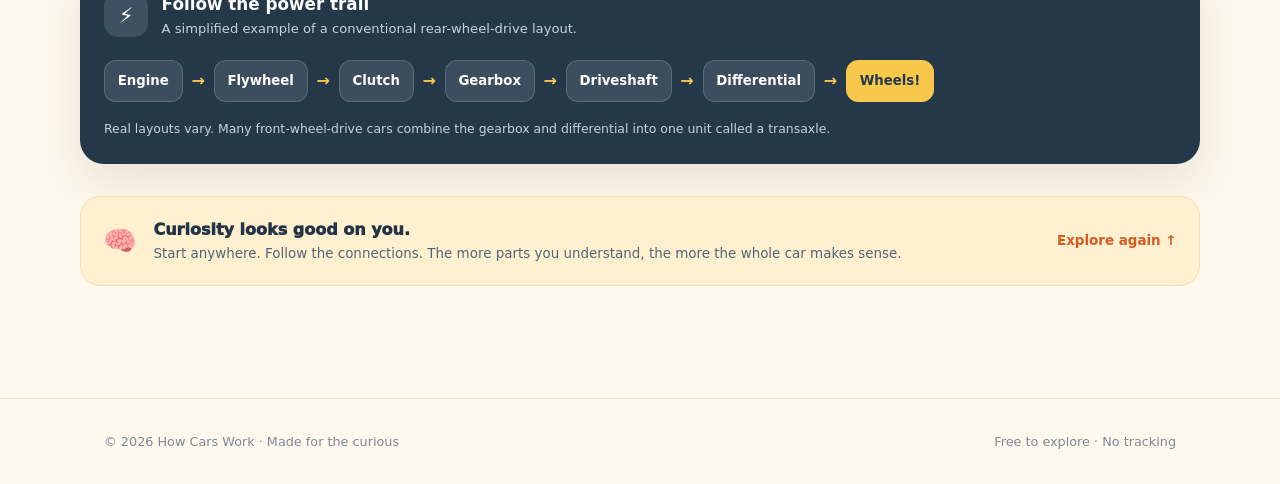
==== commit f5a8ba6a: "Redesign interactive car as an automotive blueprint cutaway" ====
--- a/index.html
+++ b/index.html
@@ -51,39 +51,72 @@
       <div class="hero">
         <div class="hero-svg-wrap" role="region" aria-label="Interactive car illustration. Select a highlighted region to explore a car system.">
           <div class="illustration-label"><span class="live-dot"></span> INTERACTIVE CAR</div>
-          <svg class="car-svg" viewBox="0 0 800 400" xmlns="http://www.w3.org/2000/svg" aria-label="Side profile of a car with clickable system regions">
+          <svg class="car-svg" viewBox="0 0 1000 560" xmlns="http://www.w3.org/2000/svg" role="img" aria-label="Technical blueprint cutaway of a rear-wheel-drive car with interactive mechanical systems">
             <defs>
+              <linearGradient id="bodyGlow" x1="0" y1="0" x2="0" y2="1"><stop offset="0" stop-color="#173b5d" stop-opacity=".22"/><stop offset="1" stop-color="#0b2037" stop-opacity=".04"/></linearGradient>
+              <linearGradient id="glassGlow" x1="0" y1="0" x2="1" y2="1"><stop stop-color="#7dd3fc" stop-opacity=".22"/><stop offset="1" stop-color="#2563a6" stop-opacity=".05"/></linearGradient>
+              <pattern id="blueGrid" width="28" height="28" patternUnits="userSpaceOnUse"><path d="M28 0H0V28" fill="none" stroke="#4b83ae" stroke-opacity=".15" stroke-width="1"/></pattern>
+              <filter id="blueGlow" x="-50%" y="-50%" width="200%" height="200%"><feGaussianBlur stdDeviation="3" result="blur"/><feMerge><feMergeNode in="blur"/><feMergeNode in="SourceGraphic"/></feMerge></filter>
               <style>
-                .region { cursor: pointer; transition: fill 0.15s ease, stroke 0.15s ease; stroke-linejoin: round; stroke-linecap: round; }
-                .region:hover { fill: var(--highlight-fill) !important; stroke: var(--highlight-stroke) !important; stroke-width: 3; }
-                .region:active { fill: var(--highlight-fill); stroke: var(--highlight-stroke); stroke-width: 3; }
-                .region.active { fill: var(--highlight-fill); stroke: var(--highlight-stroke); stroke-width: 3; }
-                .ground { fill: none; stroke: #d6d0c4; stroke-width: 3; stroke-dasharray: 7 8; }
-                .detail { fill: none; stroke: #8b98a5; stroke-width: 2; stroke-linecap: round; }
+                .car-outline{fill:url(#bodyGlow);stroke:#b8ddf5;stroke-width:4;stroke-linejoin:round;stroke-linecap:round}
+                .blue-line{fill:none;stroke:#77b7e5;stroke-width:2.2;stroke-linecap:round;stroke-linejoin:round}
+                .fine-line{fill:none;stroke:#6098c3;stroke-width:1.4;stroke-linecap:round;stroke-linejoin:round;opacity:.88}
+                .region{cursor:pointer;outline:none;transition:filter .16s ease,opacity .16s ease}
+                .region:hover,.region:focus-visible{filter:url(#blueGlow);opacity:1}
+                .region:hover .hit,.region:focus-visible .hit{fill:#ffad42;fill-opacity:.28;stroke:#ffb14b;stroke-width:3}
+                .hit{fill:#62b4ed;fill-opacity:.12;stroke:#8bc9f2;stroke-width:2.2;transition:fill .16s ease,stroke .16s ease}
+                .part-label{font:700 12px system-ui,sans-serif;fill:#b8ddf5;letter-spacing:.08em}
               </style>
             </defs>
-            <line class="ground" x1="60" y1="330" x2="740" y2="330" />
-            <circle class="region" data-slug="brakes" cx="220" cy="300" r="45" fill="#dce5ec" stroke="#526274" stroke-width="8" title="Brakes" />
-            <circle class="region" data-slug="suspension" cx="560" cy="300" r="45" fill="#dce5ec" stroke="#526274" stroke-width="8" title="Suspension" />
-            <circle cx="220" cy="300" r="14" fill="#8293a3" />
-            <circle cx="560" cy="300" r="14" fill="#8293a3" />
-            <path d="M 150 290 L 150 270 Q 180 220 260 210 L 300 185 L 320 160 L 520 160 L 540 185 L 570 200 L 670 255 L 690 285 L 690 300 L 150 300 Z" fill="#fffdf8" stroke="#34495e" stroke-width="6" />
-            <path d="M 305 190 L 330 165 L 510 165 L 535 195 Z" fill="#a9d8e8" stroke="#34495e" stroke-width="4" />
-            <path d="M 270 215 L 295 185 L 315 180 L 300 205 Z" fill="#a9d8e8" stroke="#34495e" stroke-width="3" />
-            <ellipse cx="145" cy="275" rx="12" ry="7" fill="#ffd76d" />
-            <ellipse cx="695" cy="275" rx="12" ry="7" fill="#ff9b8d" />
-            <rect class="region" data-slug="cooling" x="155" y="242" width="60" height="40" fill="#e9f3f5" stroke="#64748b" stroke-width="3" title="Cooling" />
-            <path class="region" data-slug="engine" d="M 180 205 L 330 200 L 330 260 L 290 275 L 220 280 L 180 270 Z" fill="#f7d8a5" stroke="#64748b" stroke-width="3" title="Engine" />
-            <rect class="region" data-slug="electrical" x="250" y="220" width="50" height="34" rx="4" fill="#f8e8a9" stroke="#64748b" stroke-width="3" title="Electrical" />
-            <path class="region" data-slug="transmission" d="M 350 240 L 540 235 L 540 285 L 360 290 Z" fill="#d9e8c4" stroke="#64748b" stroke-width="3" title="Transmission" />
-            <path class="region" data-slug="steering" d="M 255 178 L 295 176 L 290 210 L 260 212 Z" fill="#e5dafa" stroke="#64748b" stroke-width="3" title="Steering" />
-            <rect class="region" data-slug="fuel" x="565" y="250" width="95" height="38" rx="4" fill="#f5d5d0" stroke="#64748b" stroke-width="3" title="Fuel" />
-            <line class="detail" x1="330" y1="200" x2="330" y2="260" />
-            <line class="detail" x1="290" y1="275" x2="330" y2="260" />
-            <line class="detail" x1="220" y1="280" x2="290" y2="275" />
-            <line class="detail" x1="180" y1="270" x2="220" y2="280" />
-            <line class="detail" x1="360" y1="290" x2="540" y2="285" />
-            <line class="detail" x1="350" y1="240" x2="540" y2="235" />
+            <rect width="1000" height="560" fill="#071a2e"/>
+            <rect width="1000" height="560" fill="url(#blueGrid)"/>
+            <g opacity=".35" fill="none" stroke="#5790bd" stroke-width="1.2"><circle cx="500" cy="275" r="235"/><circle cx="500" cy="275" r="215" stroke-dasharray="4 10"/><path d="M40 470H960M40 90H960M500 30V520" stroke-dasharray="3 9"/></g>
+            <path d="M72 434H930" stroke="#8bb7d7" stroke-width="2" stroke-dasharray="9 10" opacity=".55"/>
+            <g class="region" data-slug="brakes" aria-label="Brakes">
+              <circle class="hit" cx="232" cy="391" r="58"/><circle class="blue-line" cx="232" cy="391" r="43"/><circle class="fine-line" cx="232" cy="391" r="31"/><circle class="fine-line" cx="232" cy="391" r="12"/>
+              <path class="fine-line" d="M205 375l-9-9m63 50 9 9m-63 0-9 9m63-59 9-9"/><path class="blue-line" d="M269 363q18 6 15 27l-7 18-14-3-5-31z"/>
+            </g>
+            <g class="region" data-slug="suspension" aria-label="Suspension">
+              <path class="hit" d="M668 300l23 8 18 86-22 7z"/><path class="blue-line" d="M681 304l-10 13 22 9-22 9 22 9-22 9 22 9-22 9 22 9"/><path class="fine-line" d="M669 300l35 108m-50-11 64-14"/>
+            </g>
+            <g class="region" data-slug="electrical" aria-label="Electrical system">
+              <rect class="hit" x="302" y="284" width="62" height="42" rx="6"/><path class="blue-line" d="M314 294h15v-7h10v7h15v23h-40z"/><path class="fine-line" d="M333 300v11m-5-5h10"/>
+            </g>
+            <g class="region" data-slug="cooling" aria-label="Cooling system">
+              <rect class="hit" x="248" y="302" width="36" height="67" rx="4"/><path class="blue-line" d="M255 309v52m7-52v52m7-52v52m7-52v52M250 316h32m-32 12h32m-32 12h32m-32 12h32"/>
+            </g>
+            <g class="region" data-slug="engine" aria-label="Engine">
+              <path class="hit" d="M300 326l14-20h72l14 17-7 57h-94z"/><path class="blue-line" d="M315 327v-12h17v-10h37v10h17v12m-66 0v37h56v-37z"/><path class="fine-line" d="M327 337h12v19h-12zm25 0h12v19h-12zm-34 37h61m-49-59v-12m34 12v-12"/>
+              <path class="blue-line" d="M299 347h-17m116 0h17"/>
+            </g>
+            <g class="region" data-slug="steering" aria-label="Steering">
+              <path class="hit" d="M385 240l26 5 20 55-22 8z"/><circle class="blue-line" cx="402" cy="252" r="15"/><circle class="fine-line" cx="402" cy="252" r="5"/><path class="blue-line" d="M402 267l13 29m-13-29-13 29m-9 4h44"/>
+            </g>
+            <g class="region" data-slug="transmission" aria-label="Transmission">
+              <path class="hit" d="M405 337l67-8 34 20-5 39-84 4-23-24z"/><path class="blue-line" d="M416 344l52-6 23 14-4 26-67 4-17-18z"/><circle class="fine-line" cx="449" cy="359" r="12"/><path class="fine-line" d="M449 347v24m-12-12h24m23-15 12-9"/>
+            </g>
+            <g class="region" data-slug="fuel" aria-label="Fuel system">
+              <path class="hit" d="M634 352h79l12 16-8 31h-79l-12-16z"/><path class="blue-line" d="M644 363h61v25h-61z"/><path class="fine-line" d="M705 363l13-12m-67 12v25"/>
+            </g>
+            <g class="region" data-slug="engine" aria-label="Exhaust path">
+              <path class="hit" d="M385 393h270v15H385z"/><path class="blue-line" d="M388 400h263m-230-8v16m185-16v16"/><path class="fine-line" d="M651 400h65"/>
+            </g>
+            <g class="region" data-slug="brakes" aria-label="Rear brakes">
+              <circle class="hit" cx="748" cy="391" r="58"/><circle class="blue-line" cx="748" cy="391" r="43"/><circle class="fine-line" cx="748" cy="391" r="31"/><circle class="fine-line" cx="748" cy="391" r="12"/><path class="blue-line" d="M786 363q18 6 15 27l-7 18-14-3-5-31z"/>
+            </g>
+            <path class="car-outline" d="M112 370l7-53q7-28 47-43l114-37 91-84q18-17 43-17h226q30 0 51 22l81 80 73 36q25 13 31 38l10 58-12 9H112z"/>
+            <path d="M302 238l92-83q13-12 31-12h211q24 0 42 18l67 77z" fill="url(#glassGlow)" stroke="#a9d8f4" stroke-width="3"/>
+            <path class="blue-line" d="M428 145l-5 92m210-92 57 92M302 238h438M520 146v92"/>
+            <path class="fine-line" d="M140 318h120m-112 12h92m545-9h70M164 276l102-32m481 0 84 36"/>
+            <path class="blue-line" d="M115 368h810M151 370q12-65 80-65t81 65m355 0q12-65 80-65t81 65"/>
+            <path class="fine-line" d="M158 291h94m520 0h70M280 250l-18 49m478-49 26 49M294 238l-15 30m466-30 18 31"/>
+            <path d="M113 353h-25m837 0h-20" stroke="#ffb14b" stroke-width="5" stroke-linecap="round"/>
+            <g class="region" data-slug="fuel" aria-label="Fuel filler">
+              <path class="hit" d="M790 267h28v22h-28z"/><path class="fine-line" d="M796 273h16v10h-16z"/>
+            </g>
+            <g fill="none" stroke="#7bb7df" stroke-width="1.3" opacity=".8"><path d="M90 465h820M90 458v14m820-14v14"/><path d="M232 453v15m516-15v15"/></g>
+            <text class="part-label" x="100" y="500">FRONT</text><text class="part-label" x="850" y="500">REAR</text>
+            <text class="part-label" x="500" y="530" text-anchor="middle">REAR-WHEEL-DRIVE CUTAWAY · NOT TO SCALE</text>
           </svg>
           <p class="illustration-caption">A simplified peek inside a car — not to scale, but ready to explore.</p>
         </div>
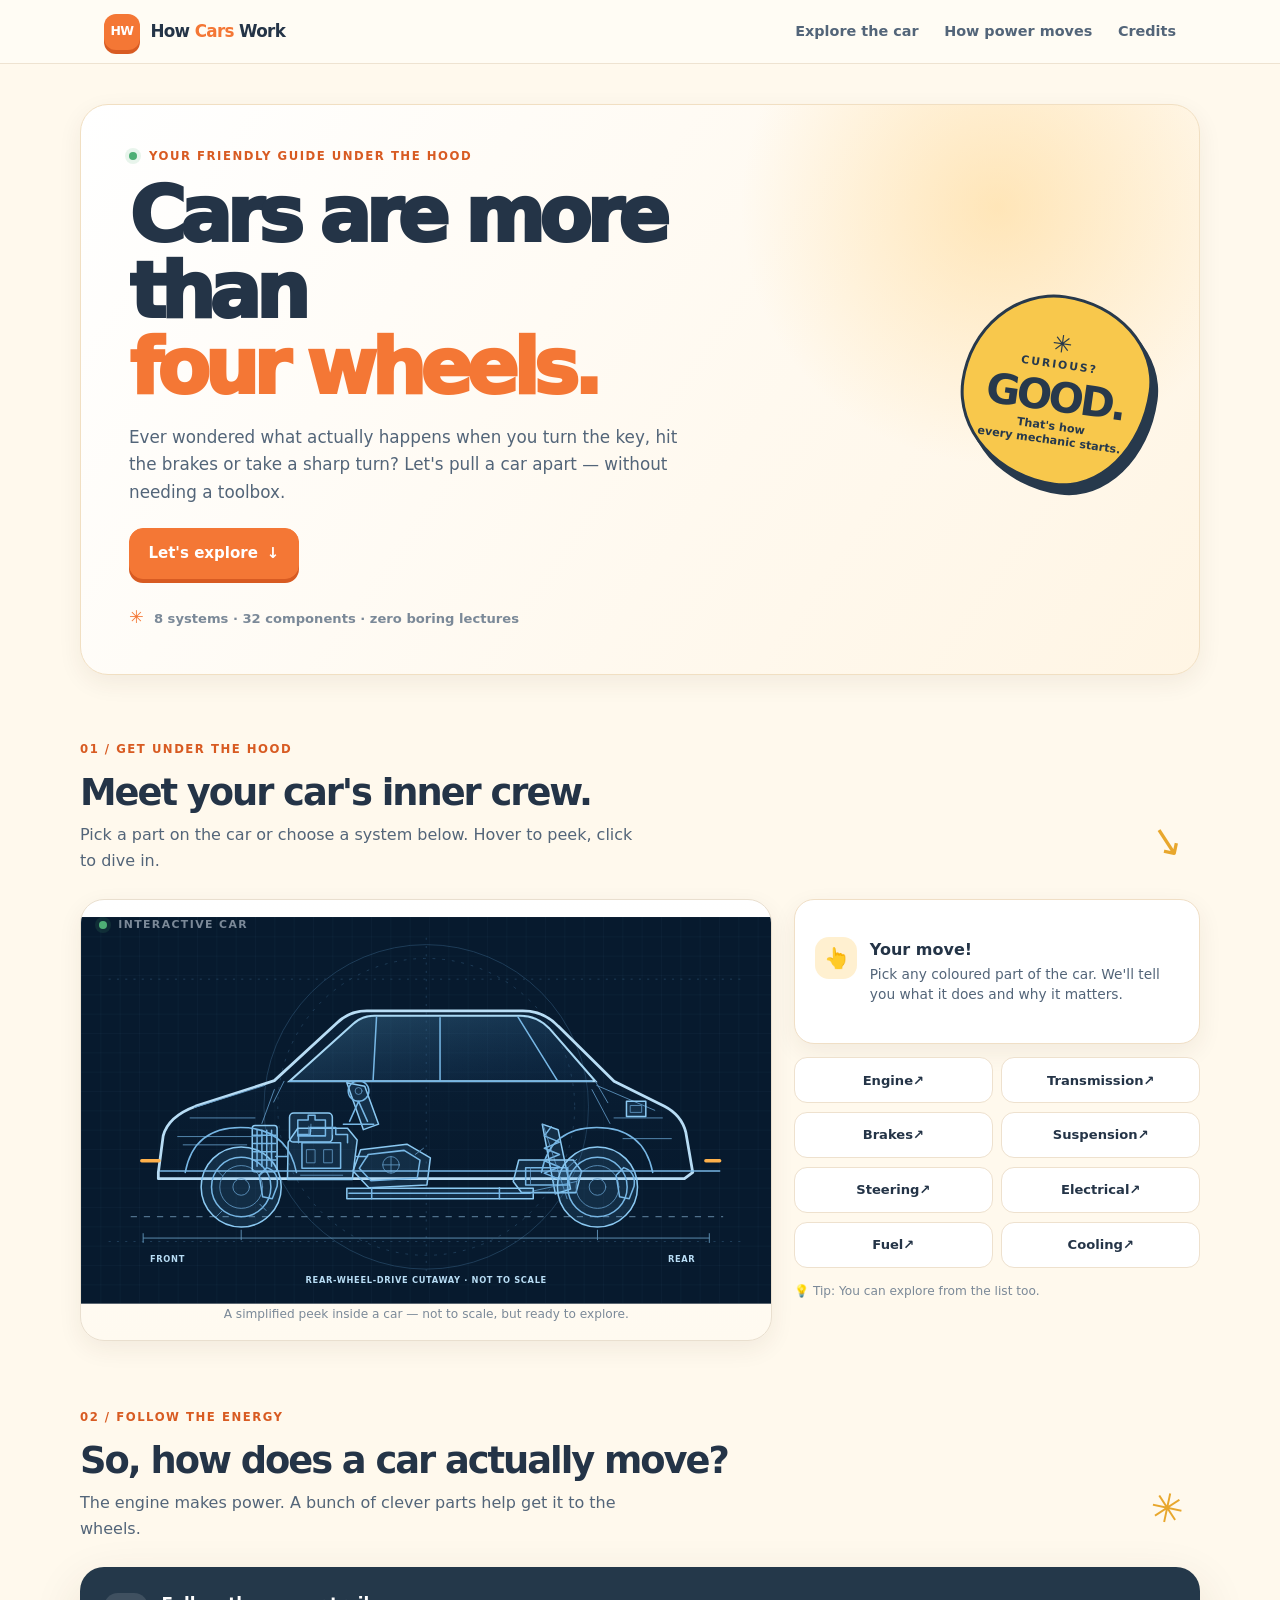
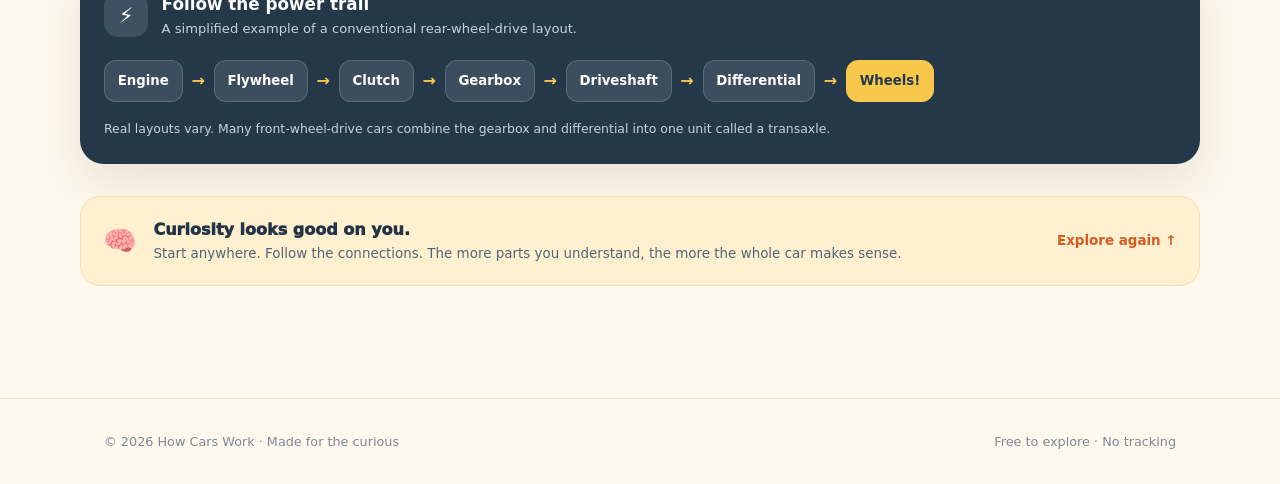
==== commit 109a9fa0: "Layer cutaway components above the blueprint car body" ====
--- a/index.html
+++ b/index.html
@@ -72,6 +72,9 @@
             <rect width="1000" height="560" fill="url(#blueGrid)"/>
             <g opacity=".35" fill="none" stroke="#5790bd" stroke-width="1.2"><circle cx="500" cy="275" r="235"/><circle cx="500" cy="275" r="215" stroke-dasharray="4 10"/><path d="M40 470H960M40 90H960M500 30V520" stroke-dasharray="3 9"/></g>
             <path d="M72 434H930" stroke="#8bb7d7" stroke-width="2" stroke-dasharray="9 10" opacity=".55"/>
+            <path class="car-outline" d="M112 370l7-53q7-28 47-43l114-37 91-84q18-17 43-17h226q30 0 51 22l81 80 73 36q25 13 31 38l10 58-12 9H112z"/>
+            <path d="M302 238l92-83q13-12 31-12h211q24 0 42 18l67 77z" fill="url(#glassGlow)" stroke="#a9d8f4" stroke-width="3"/>
+            <path class="blue-line" d="M428 145l-5 92m210-92 57 92M302 238h438M520 146v92"/>
             <g class="region" data-slug="brakes" aria-label="Brakes">
               <circle class="hit" cx="232" cy="391" r="58"/><circle class="blue-line" cx="232" cy="391" r="43"/><circle class="fine-line" cx="232" cy="391" r="31"/><circle class="fine-line" cx="232" cy="391" r="12"/>
               <path class="fine-line" d="M205 375l-9-9m63 50 9 9m-63 0-9 9m63-59 9-9"/><path class="blue-line" d="M269 363q18 6 15 27l-7 18-14-3-5-31z"/>
@@ -104,9 +107,7 @@
             <g class="region" data-slug="brakes" aria-label="Rear brakes">
               <circle class="hit" cx="748" cy="391" r="58"/><circle class="blue-line" cx="748" cy="391" r="43"/><circle class="fine-line" cx="748" cy="391" r="31"/><circle class="fine-line" cx="748" cy="391" r="12"/><path class="blue-line" d="M786 363q18 6 15 27l-7 18-14-3-5-31z"/>
             </g>
-            <path class="car-outline" d="M112 370l7-53q7-28 47-43l114-37 91-84q18-17 43-17h226q30 0 51 22l81 80 73 36q25 13 31 38l10 58-12 9H112z"/>
-            <path d="M302 238l92-83q13-12 31-12h211q24 0 42 18l67 77z" fill="url(#glassGlow)" stroke="#a9d8f4" stroke-width="3"/>
-            <path class="blue-line" d="M428 145l-5 92m210-92 57 92M302 238h438M520 146v92"/>
+
             <path class="fine-line" d="M140 318h120m-112 12h92m545-9h70M164 276l102-32m481 0 84 36"/>
             <path class="blue-line" d="M115 368h810M151 370q12-65 80-65t81 65m355 0q12-65 80-65t81 65"/>
             <path class="fine-line" d="M158 291h94m520 0h70M280 250l-18 49m478-49 26 49M294 238l-15 30m466-30 18 31"/>
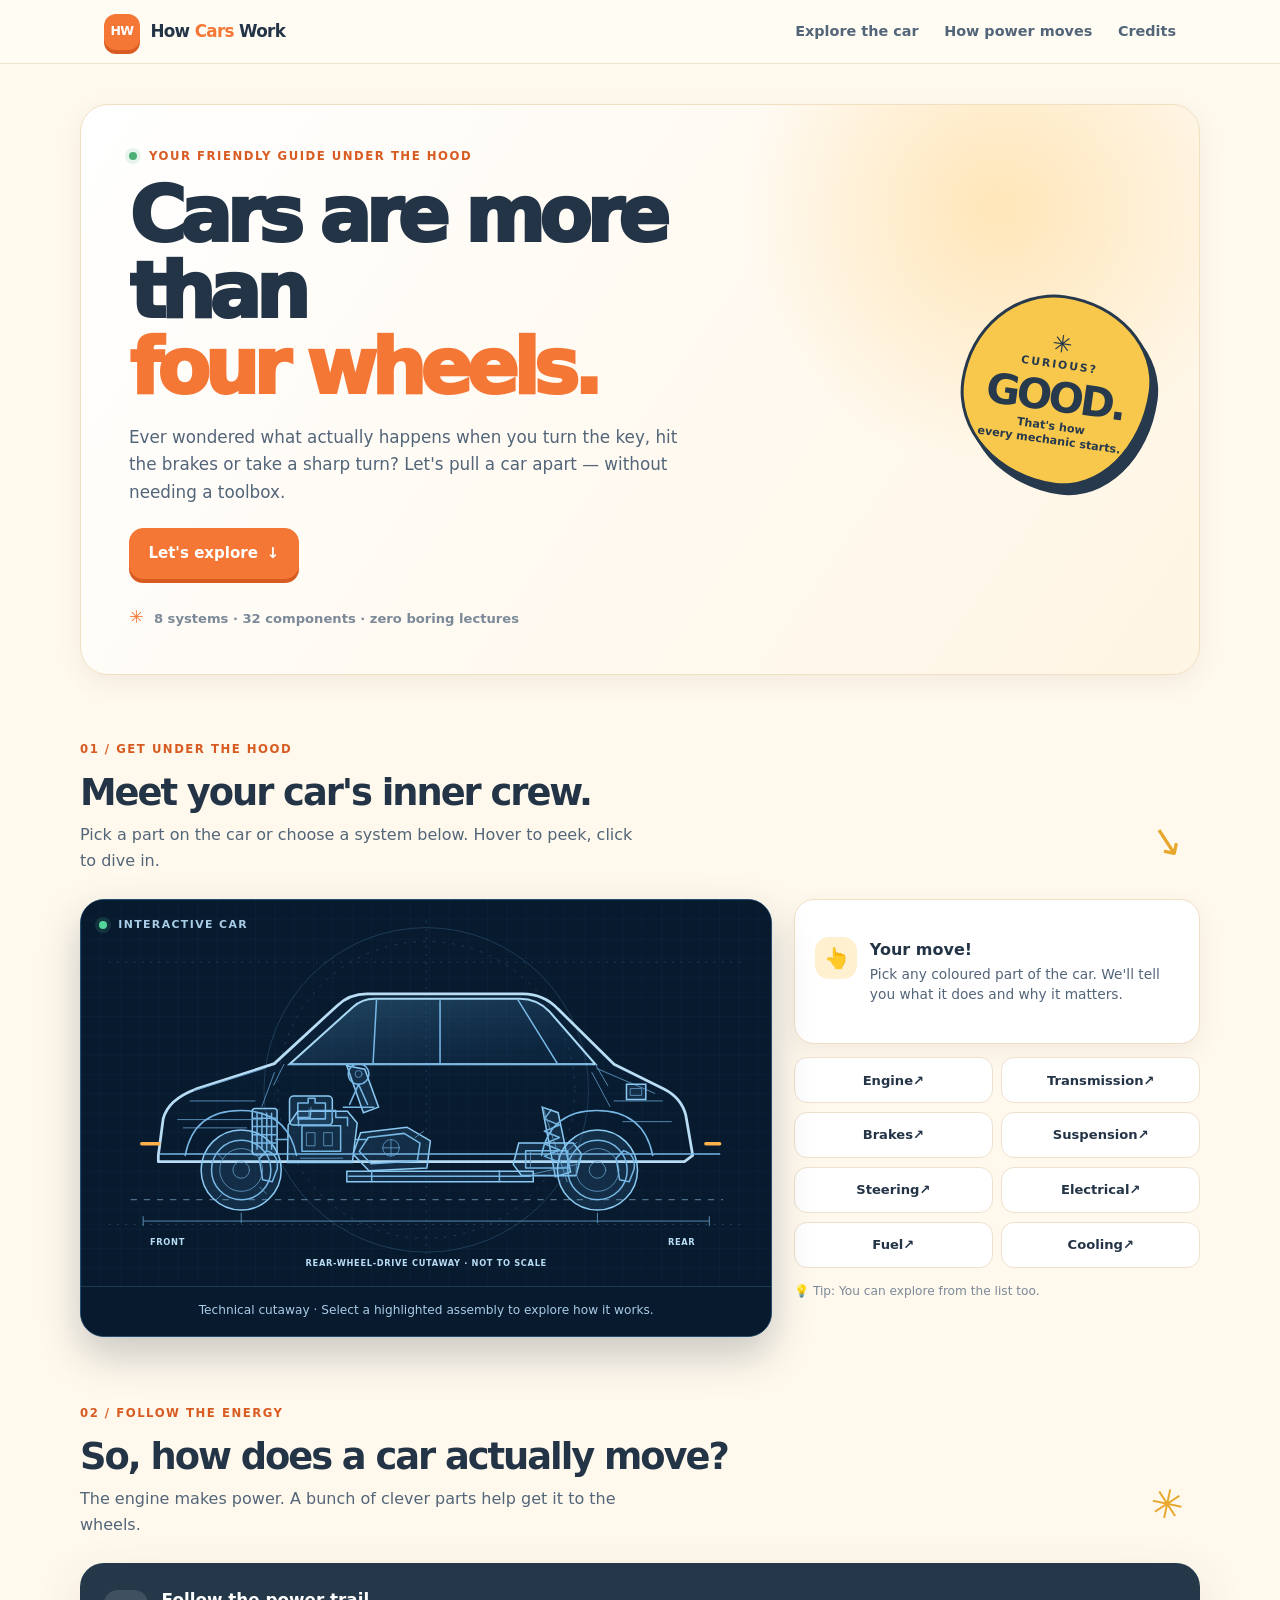
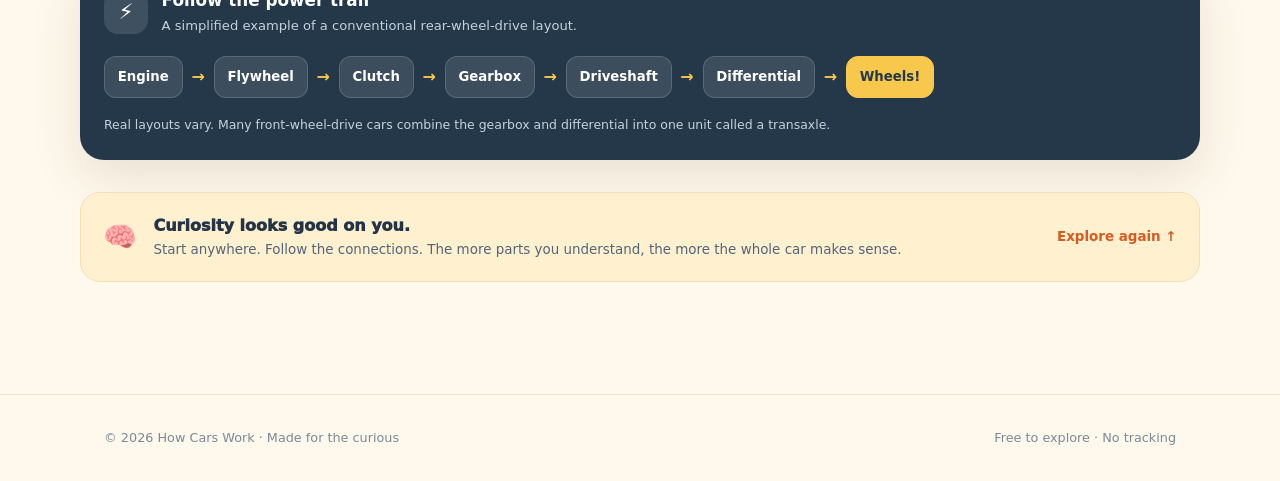
==== commit 488a1b00: "Polish cutaway labels and drivetrain interaction mapping" ====
--- a/index.html
+++ b/index.html
@@ -101,7 +101,7 @@
             <g class="region" data-slug="fuel" aria-label="Fuel system">
               <path class="hit" d="M634 352h79l12 16-8 31h-79l-12-16z"/><path class="blue-line" d="M644 363h61v25h-61z"/><path class="fine-line" d="M705 363l13-12m-67 12v25"/>
             </g>
-            <g class="region" data-slug="engine" aria-label="Exhaust path">
+            <g class="region" data-slug="transmission" aria-label="Transmission power shaft">
               <path class="hit" d="M385 393h270v15H385z"/><path class="blue-line" d="M388 400h263m-230-8v16m185-16v16"/><path class="fine-line" d="M651 400h65"/>
             </g>
             <g class="region" data-slug="brakes" aria-label="Rear brakes">
@@ -119,7 +119,7 @@
             <text class="part-label" x="100" y="500">FRONT</text><text class="part-label" x="850" y="500">REAR</text>
             <text class="part-label" x="500" y="530" text-anchor="middle">REAR-WHEEL-DRIVE CUTAWAY · NOT TO SCALE</text>
           </svg>
-          <p class="illustration-caption">A simplified peek inside a car — not to scale, but ready to explore.</p>
+          <p class="illustration-caption">Technical cutaway · Select a highlighted assembly to explore how it works.</p>
         </div>
 
         <aside class="hero-info-panel">
--- a/css/style.css
+++ b/css/style.css
@@ -59,12 +59,13 @@
 .section-lead { color:var(--text-soft); font-size:1rem; max-width:56ch; }
 .section-doodle { color:#e8a72d; font-size:2.5rem; transform:rotate(12deg); padding-right:1rem; }
 .hero { display:grid; grid-template-columns:minmax(0,1.45fr) minmax(290px,.85fr); gap:1.35rem; align-items:stretch; }
-.hero-svg-wrap { position:relative; width:100%; border-radius:24px; overflow:hidden; border:1px solid #e9dfcf; background:linear-gradient(180deg,#fff 0%,#fffaf0 100%); box-shadow:var(--shadow); display:flex; flex-direction:column; justify-content:center; }
-.illustration-label { position:absolute; top:1rem; left:1.1rem; color:var(--muted); font-size:.68rem; font-weight:900; letter-spacing:.13em; }
-.car-svg { width:100%; height:auto; display:block; margin-top:1.1rem; cursor:pointer; }
-.region { cursor:pointer; transition:filter .18s ease,fill .18s ease,stroke .18s ease; stroke-linejoin:round; stroke-linecap:round; }
-.region:hover { filter:drop-shadow(0 3px 3px rgba(40,50,60,.2)); }
-.illustration-caption { padding:0 1.2rem 1rem; color:var(--muted); font-size:.76rem; text-align:center; }
+.hero-svg-wrap { position:relative; width:100%; border-radius:24px; overflow:hidden; border:1px solid #244d70; background:#071a2e; box-shadow:0 18px 42px rgba(5,22,39,.22); display:flex; flex-direction:column; justify-content:center; }
+.illustration-label { position:absolute; z-index:2; top:1rem; left:1.1rem; color:#a9cce6; font-size:.68rem; font-weight:900; letter-spacing:.13em; }
+.illustration-label .live-dot { background:#55d69a; box-shadow:0 0 0 4px rgba(85,214,154,.14); }
+.car-svg { width:100%; height:auto; display:block; cursor:crosshair; background:#071a2e; }
+.car-svg .region { cursor:pointer; outline:none; }
+.car-svg .region:focus-visible { filter:drop-shadow(0 0 7px rgba(255,177,75,.95)); }
+.illustration-caption { padding:.8rem 1.2rem 1rem; color:#a9cce6; background:#071a2e; font-size:.76rem; text-align:center; border-top:1px solid rgba(123,183,223,.2); }
 .hero-info-panel { display:flex; flex-direction:column; gap:.85rem; }
 .explore-prompt,.info-box { border:1px solid #f0dfc6; background:#fff; border-radius:20px; padding:1.15rem 1.25rem; box-shadow:var(--shadow); }
 .explore-prompt { min-height:145px; display:grid; grid-template-columns:auto 1fr; column-gap:.8rem; align-content:center; }
